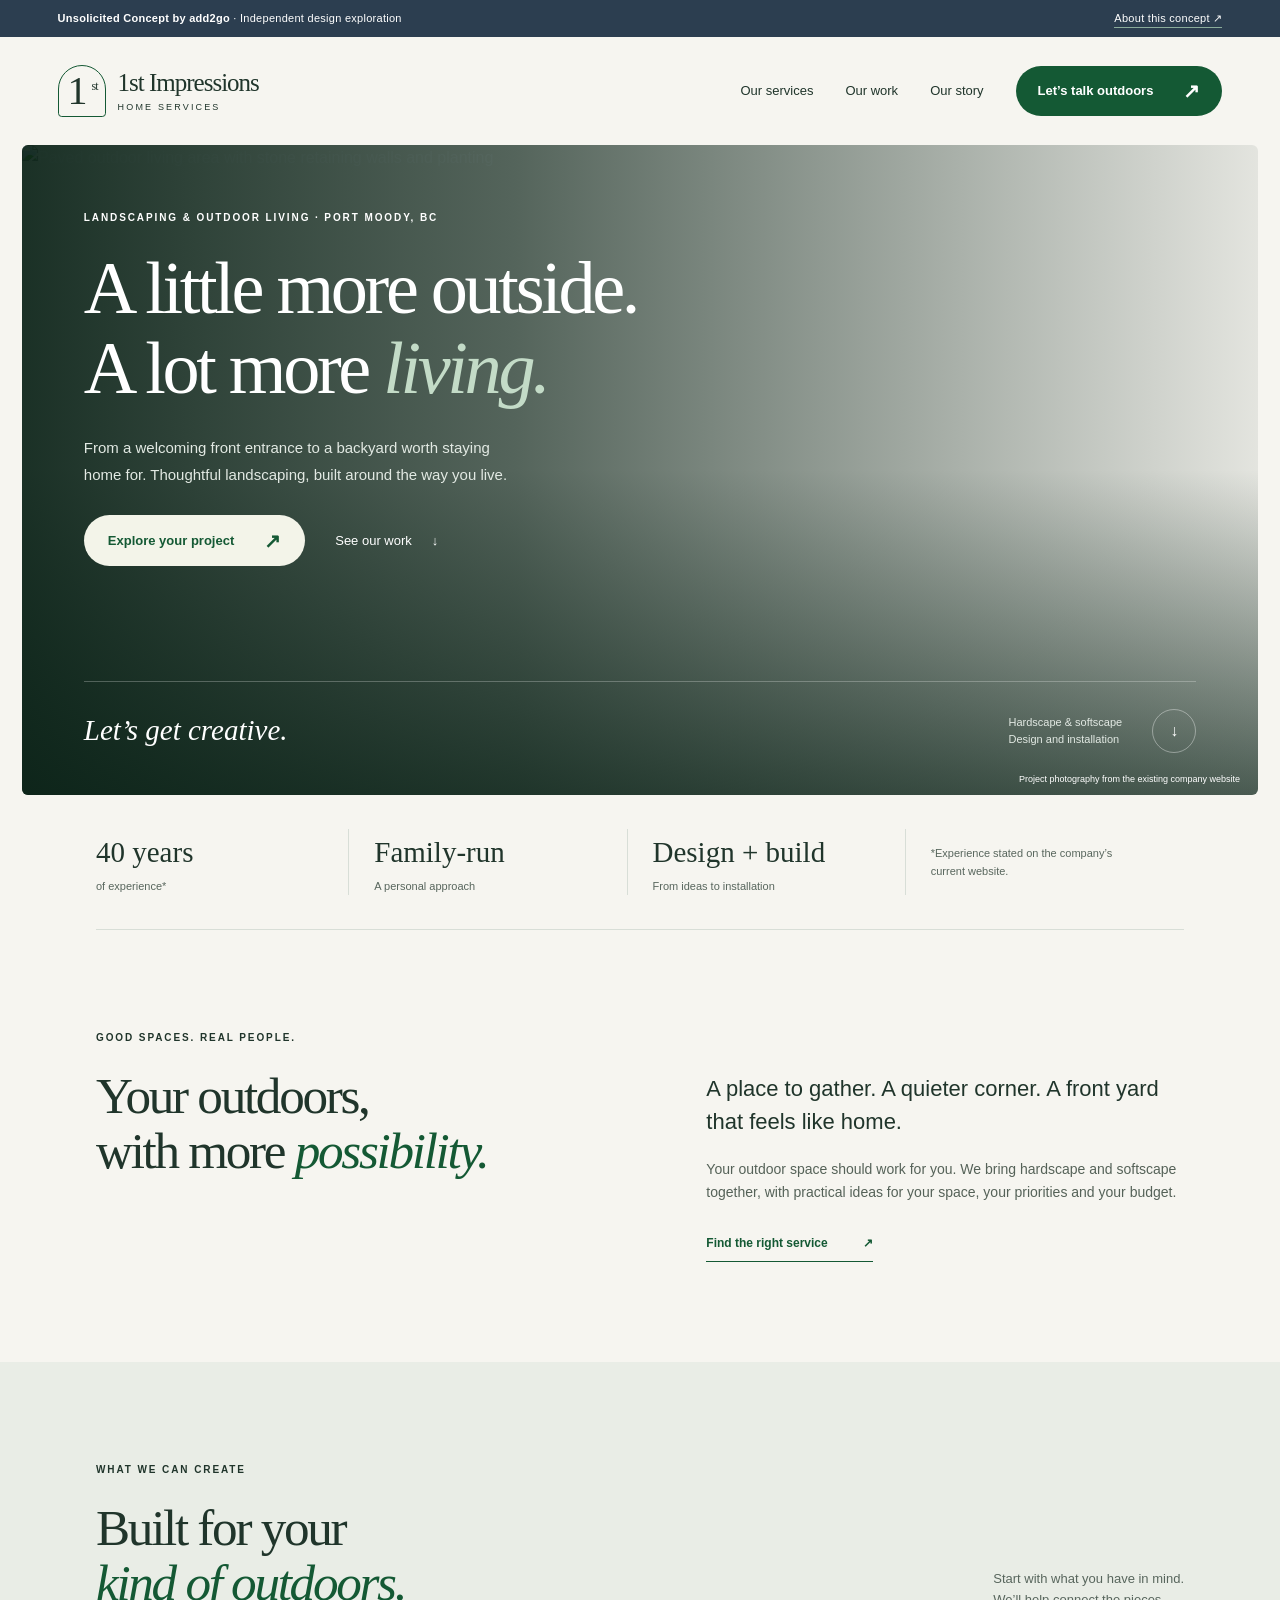
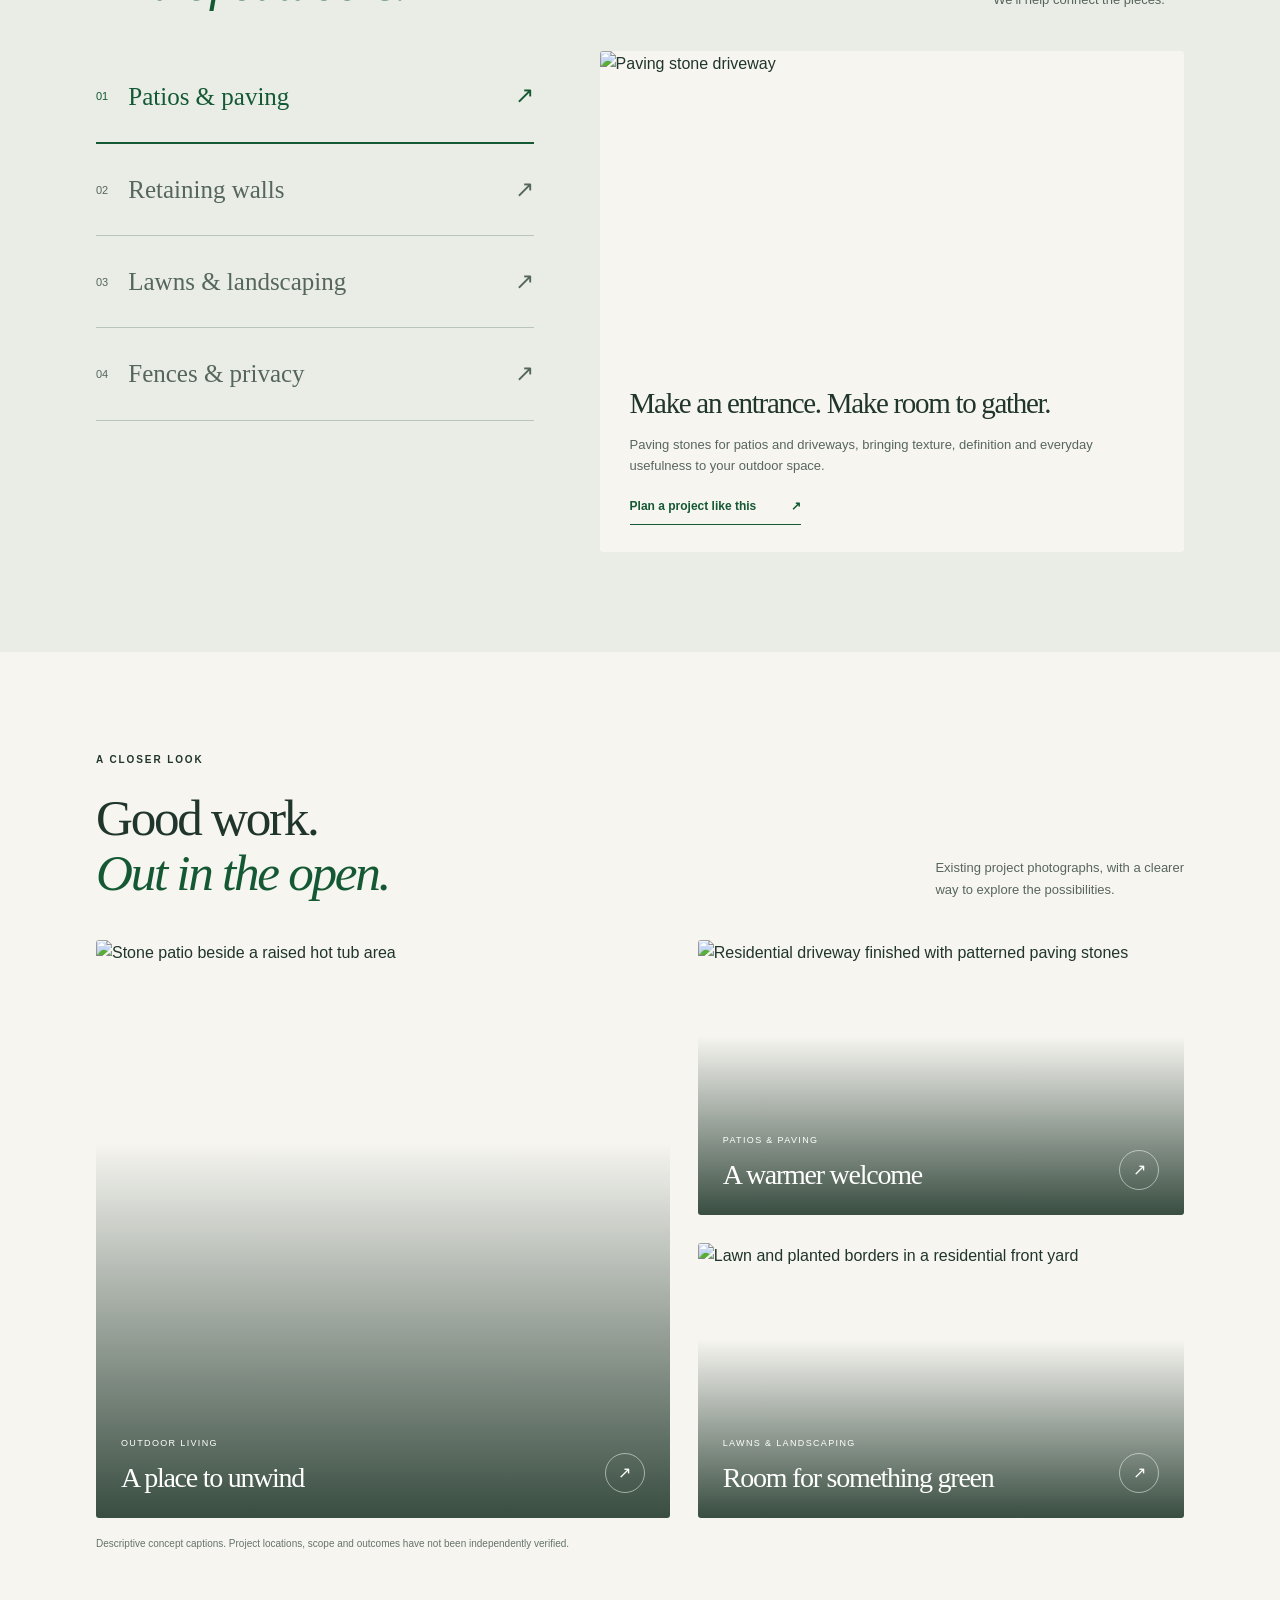
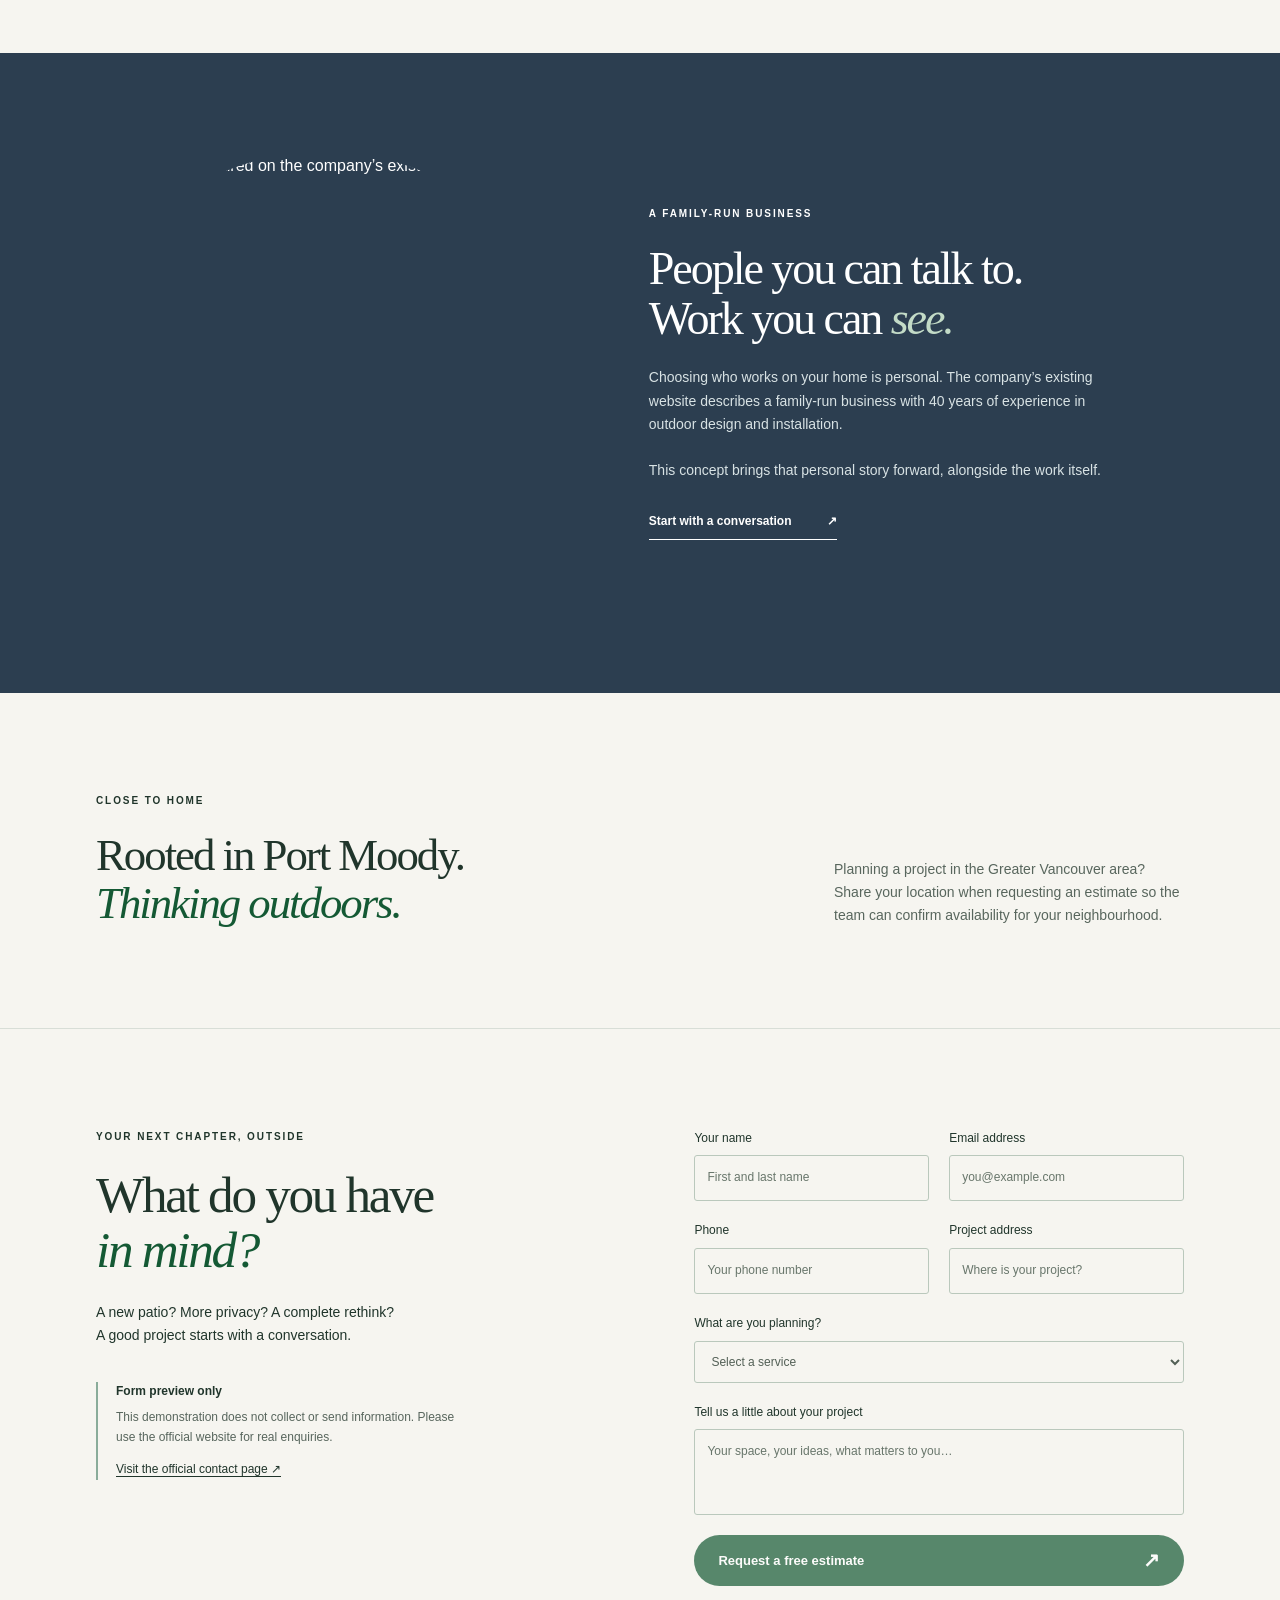
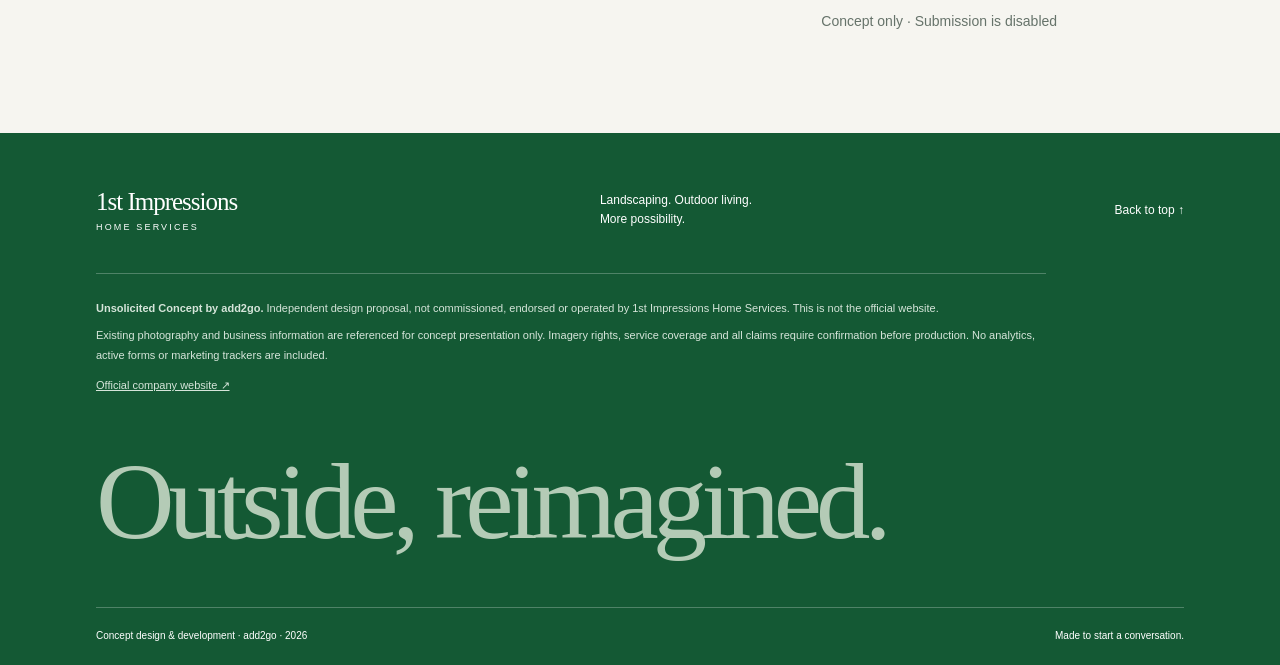
==== index.html @ 0fcab443 "Build responsive unsolicited homepage concept for 1st Impressions" ====
<!doctype html><html lang="en"><head><meta charset="utf-8"><meta name="viewport" content="width=device-width,initial-scale=1"><meta name="robots" content="noindex,nofollow,noarchive"><meta http-equiv="refresh" content="0;url=clients/1st-impressions/"><title>add2go | 1st Impressions concept</title></head><body><a href="clients/1st-impressions/">View the unsolicited homepage concept by add2go</a></body></html>
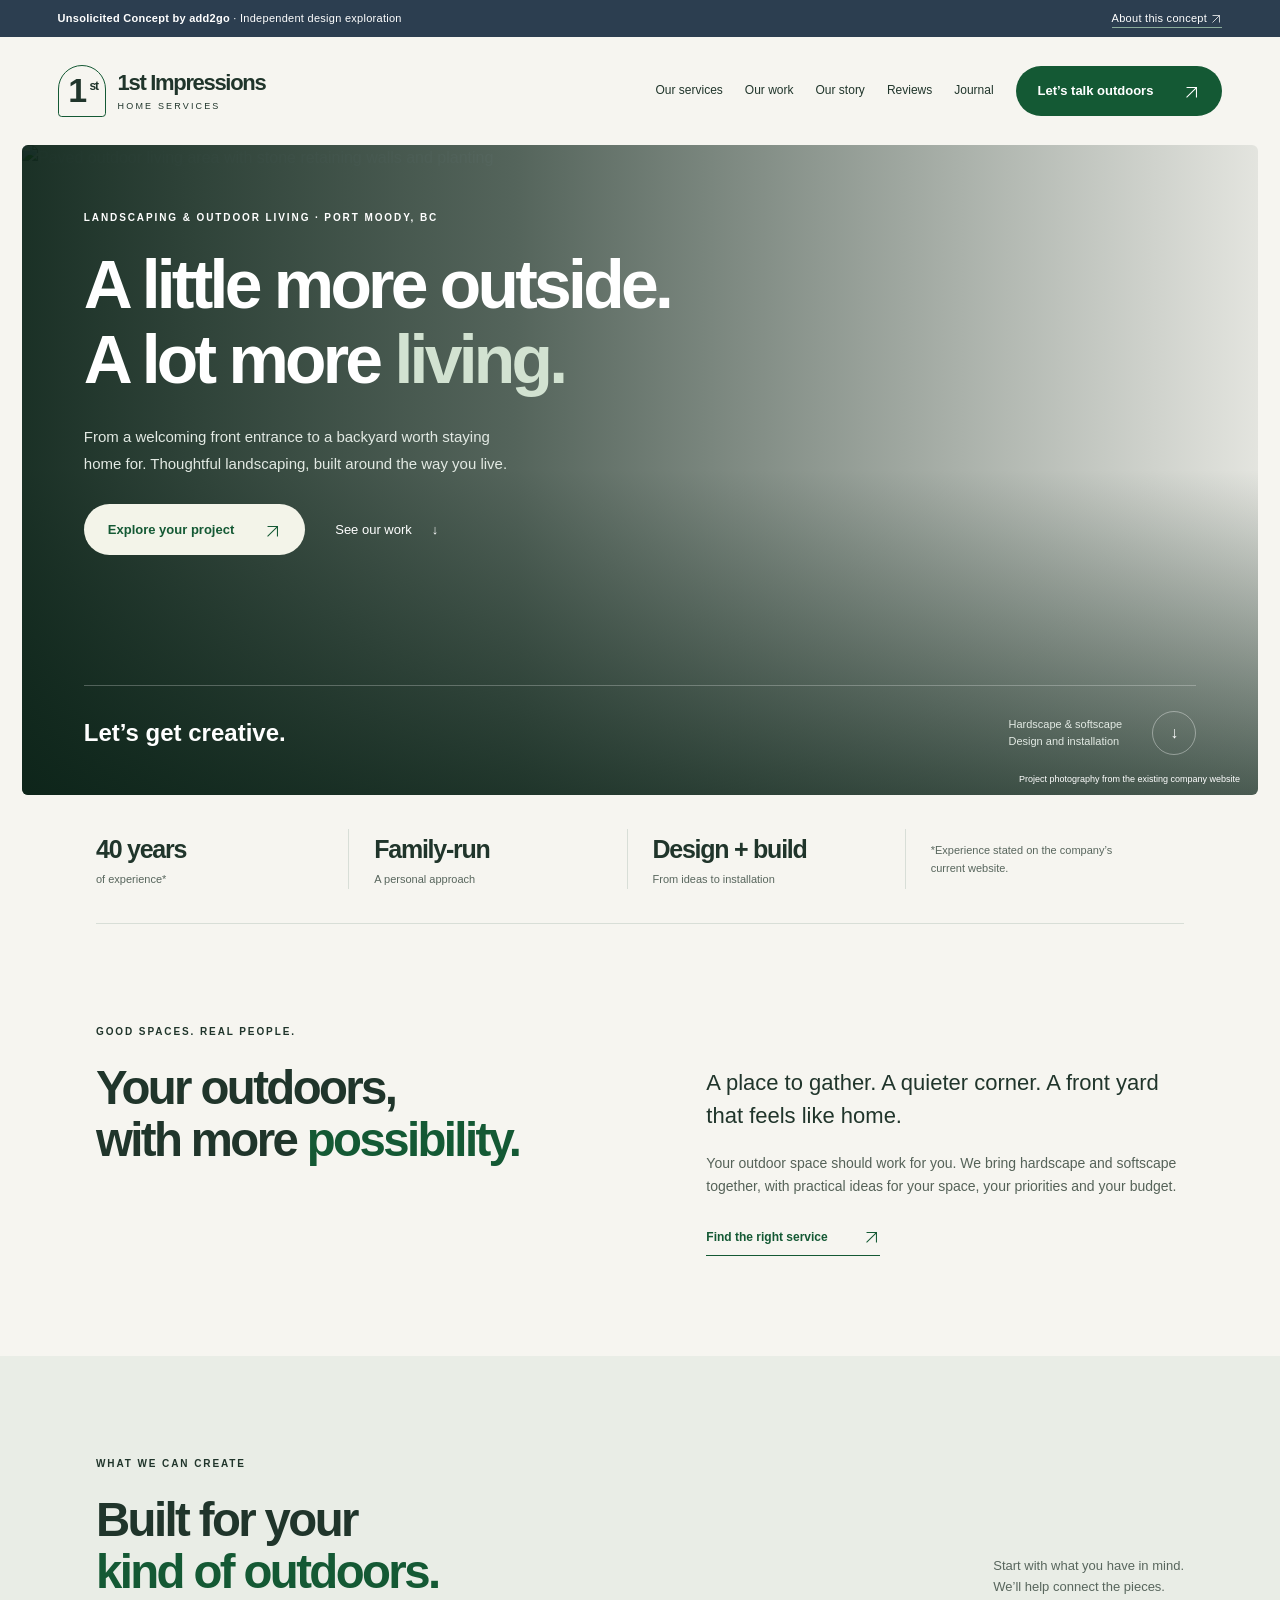
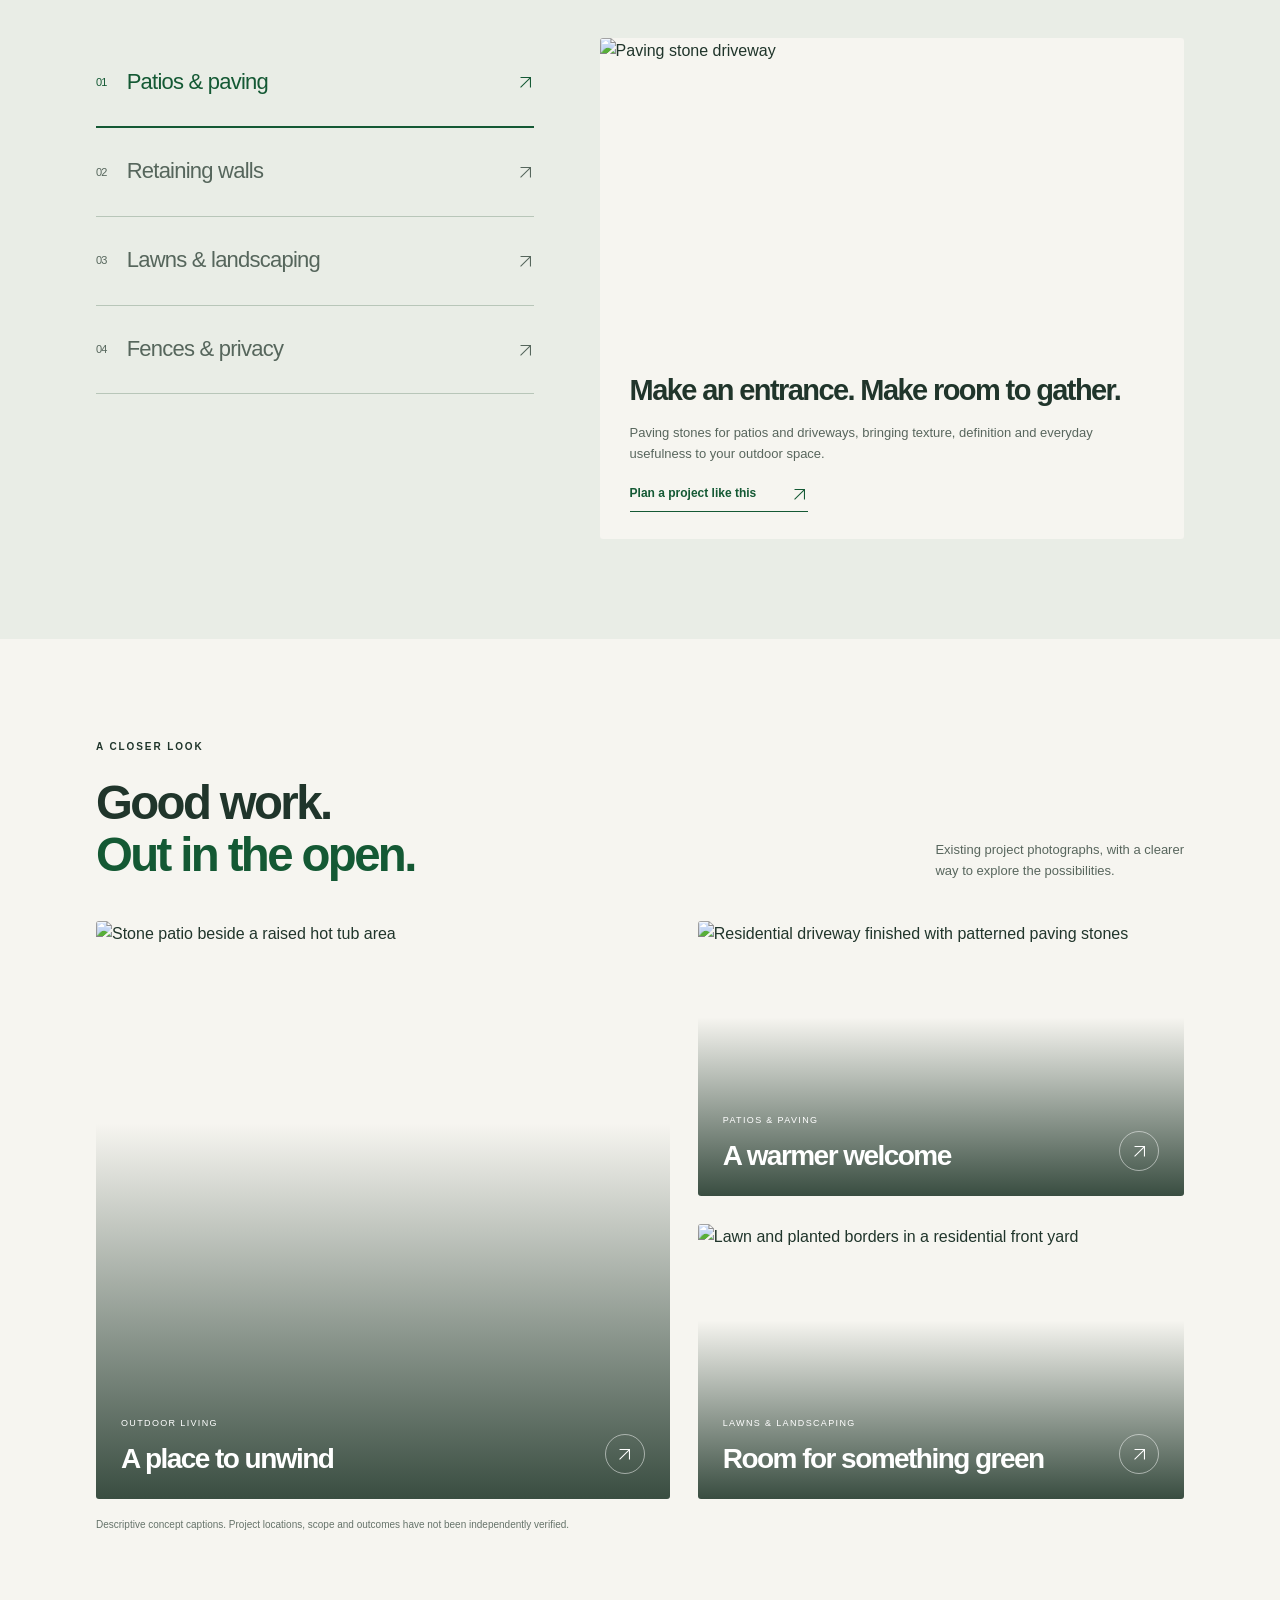
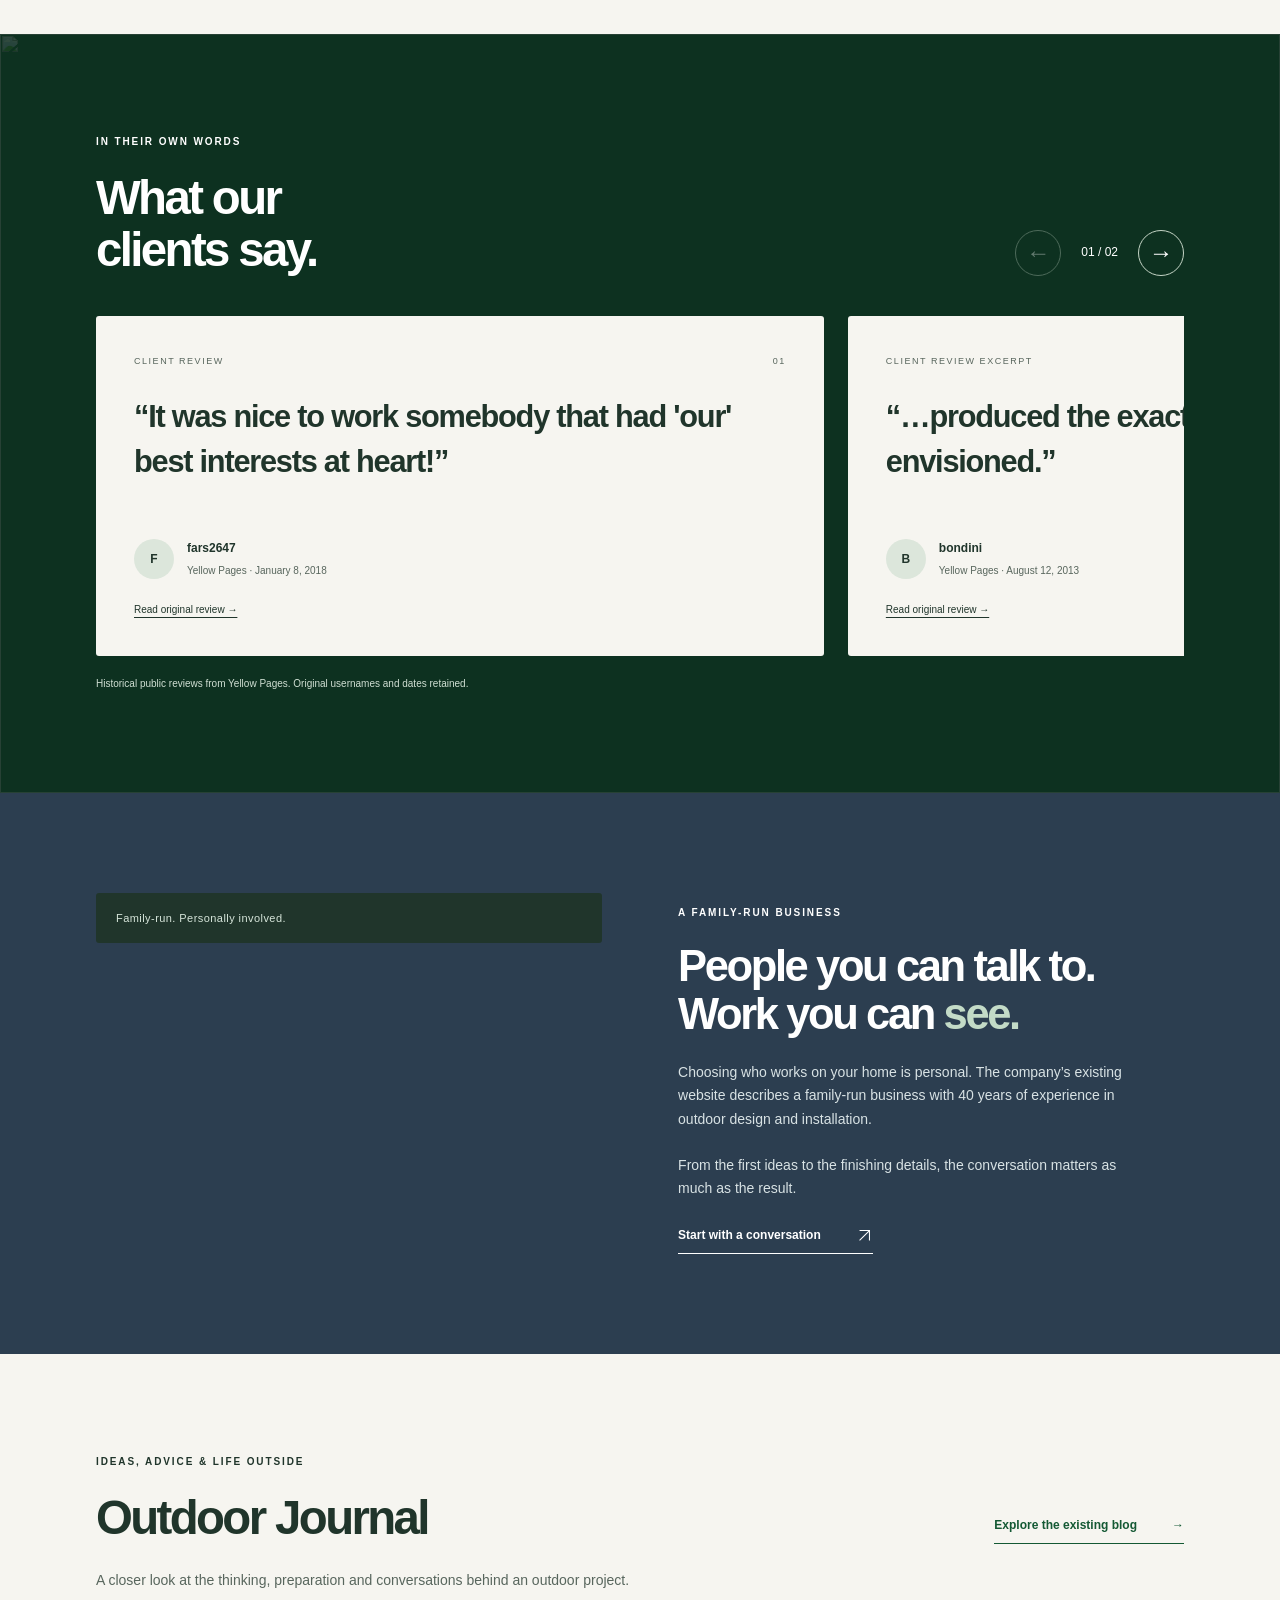
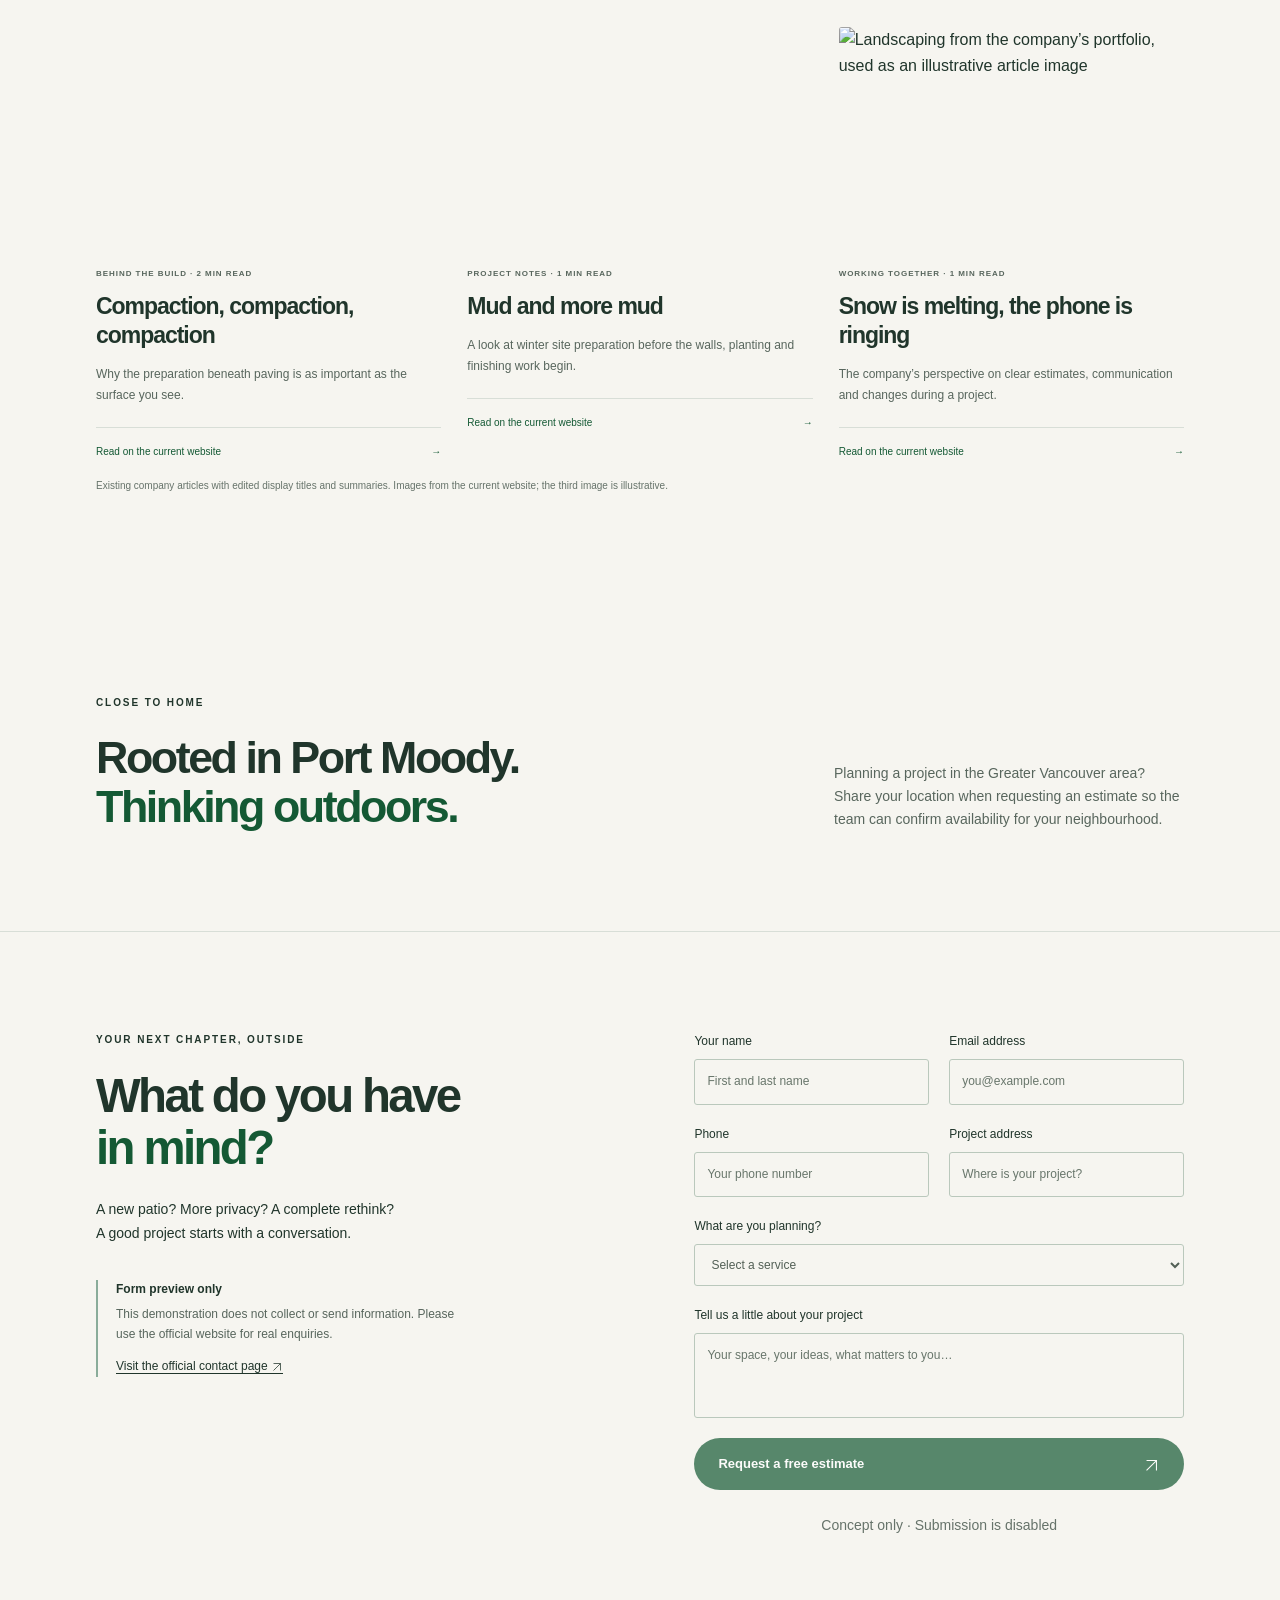
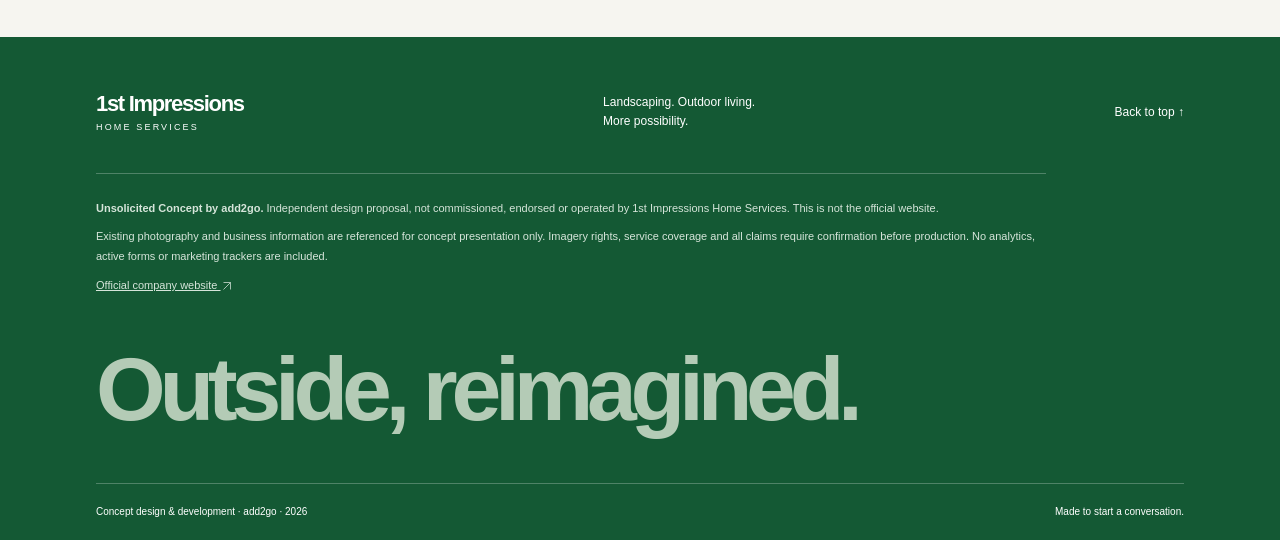
==== commit aa000dd3: "Refine typography and owners layout; add sourced reviews carousel and Outdoor Journal" ====
--- a/index.html
+++ b/index.html
@@ -1 +1 @@
-<!doctype html><html lang="en"><head><meta charset="utf-8"><meta name="viewport" content="width=device-width,initial-scale=1"><meta name="robots" content="noindex,nofollow,noarchive"><meta http-equiv="refresh" content="0;url=clients/1st-impressions/"><title>add2go | 1st Impressions concept</title></head><body><a href="clients/1st-impressions/">View the unsolicited homepage concept by add2go</a></body></html>
+<!doctype html><html lang="en"><head><meta charset="utf-8"><meta name="viewport" content="width=device-width,initial-scale=1"><meta name="robots" content="noindex,nofollow,noarchive"><meta http-equiv="refresh" content="0;url=clients/1st-impressions/?v=3"><title>add2go | 1st Impressions concept</title></head><body><a href="clients/1st-impressions/?v=3">View the unsolicited homepage concept by add2go</a></body></html>
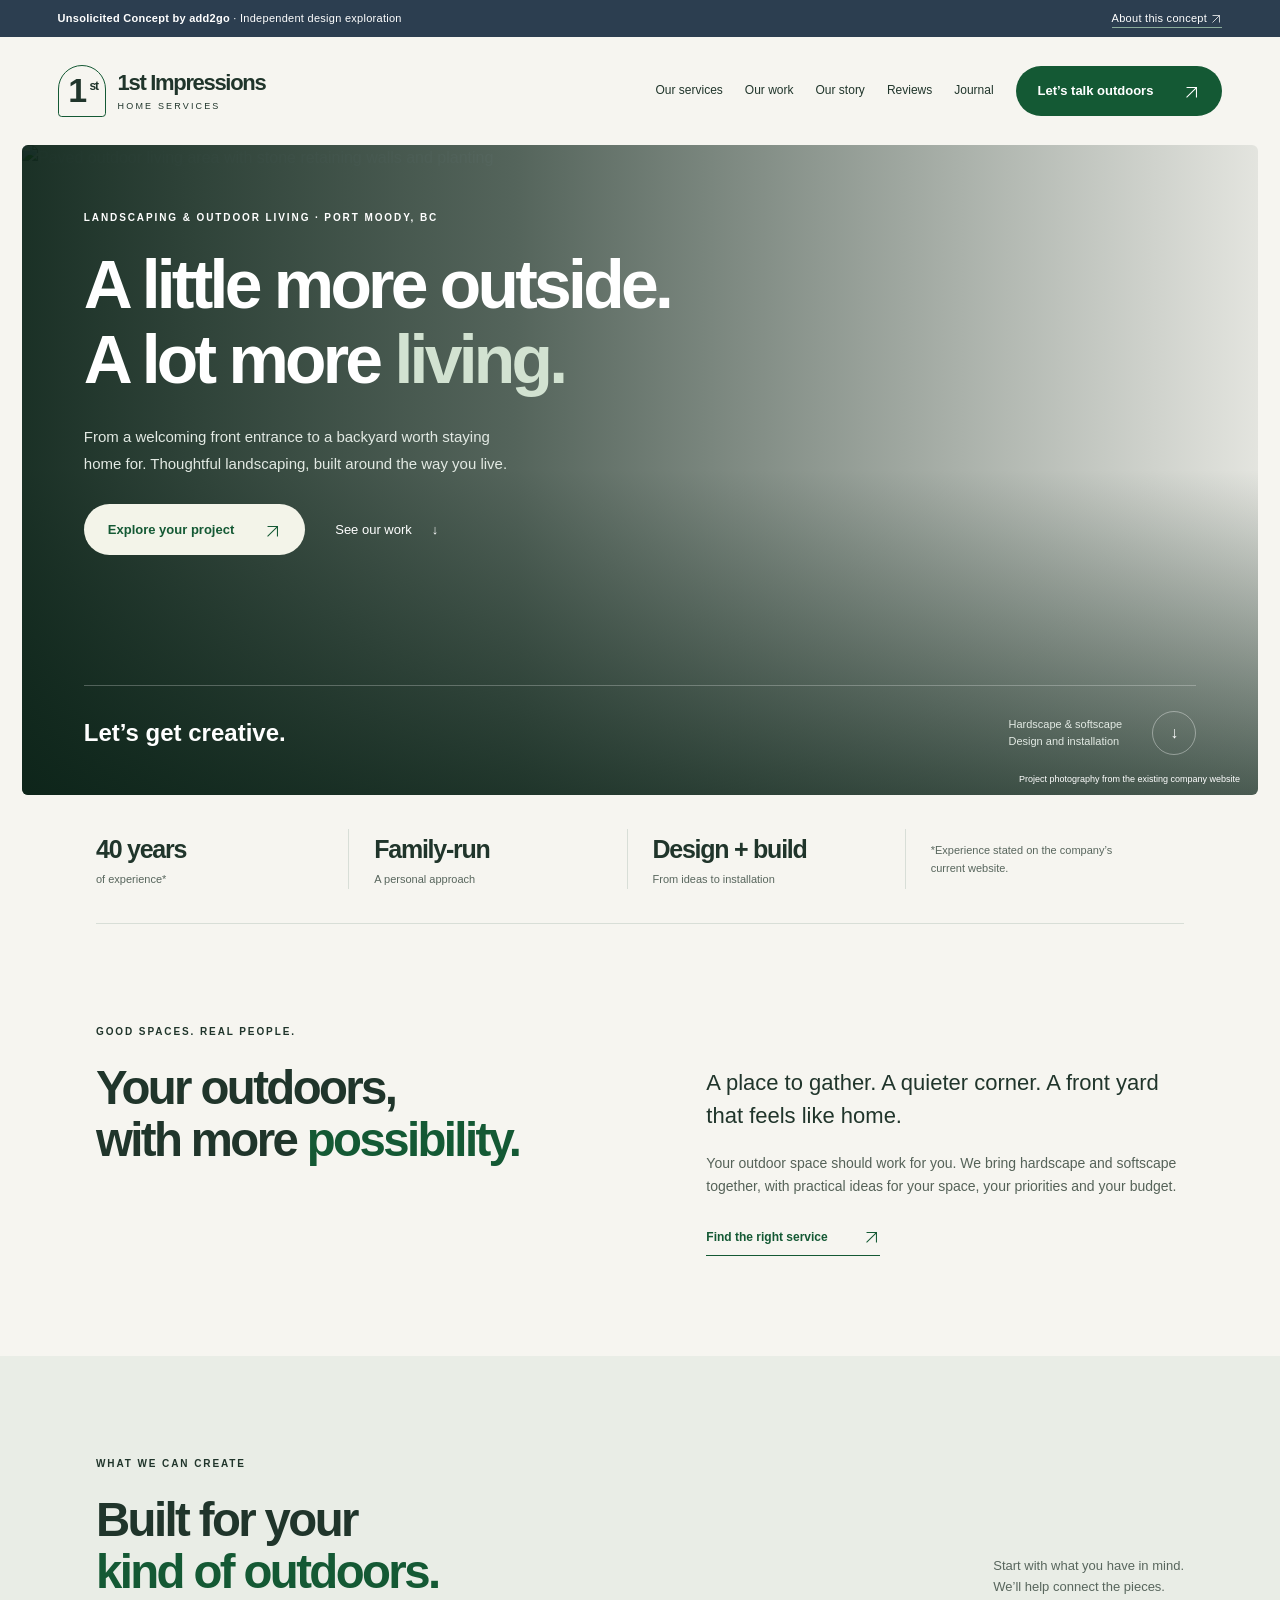
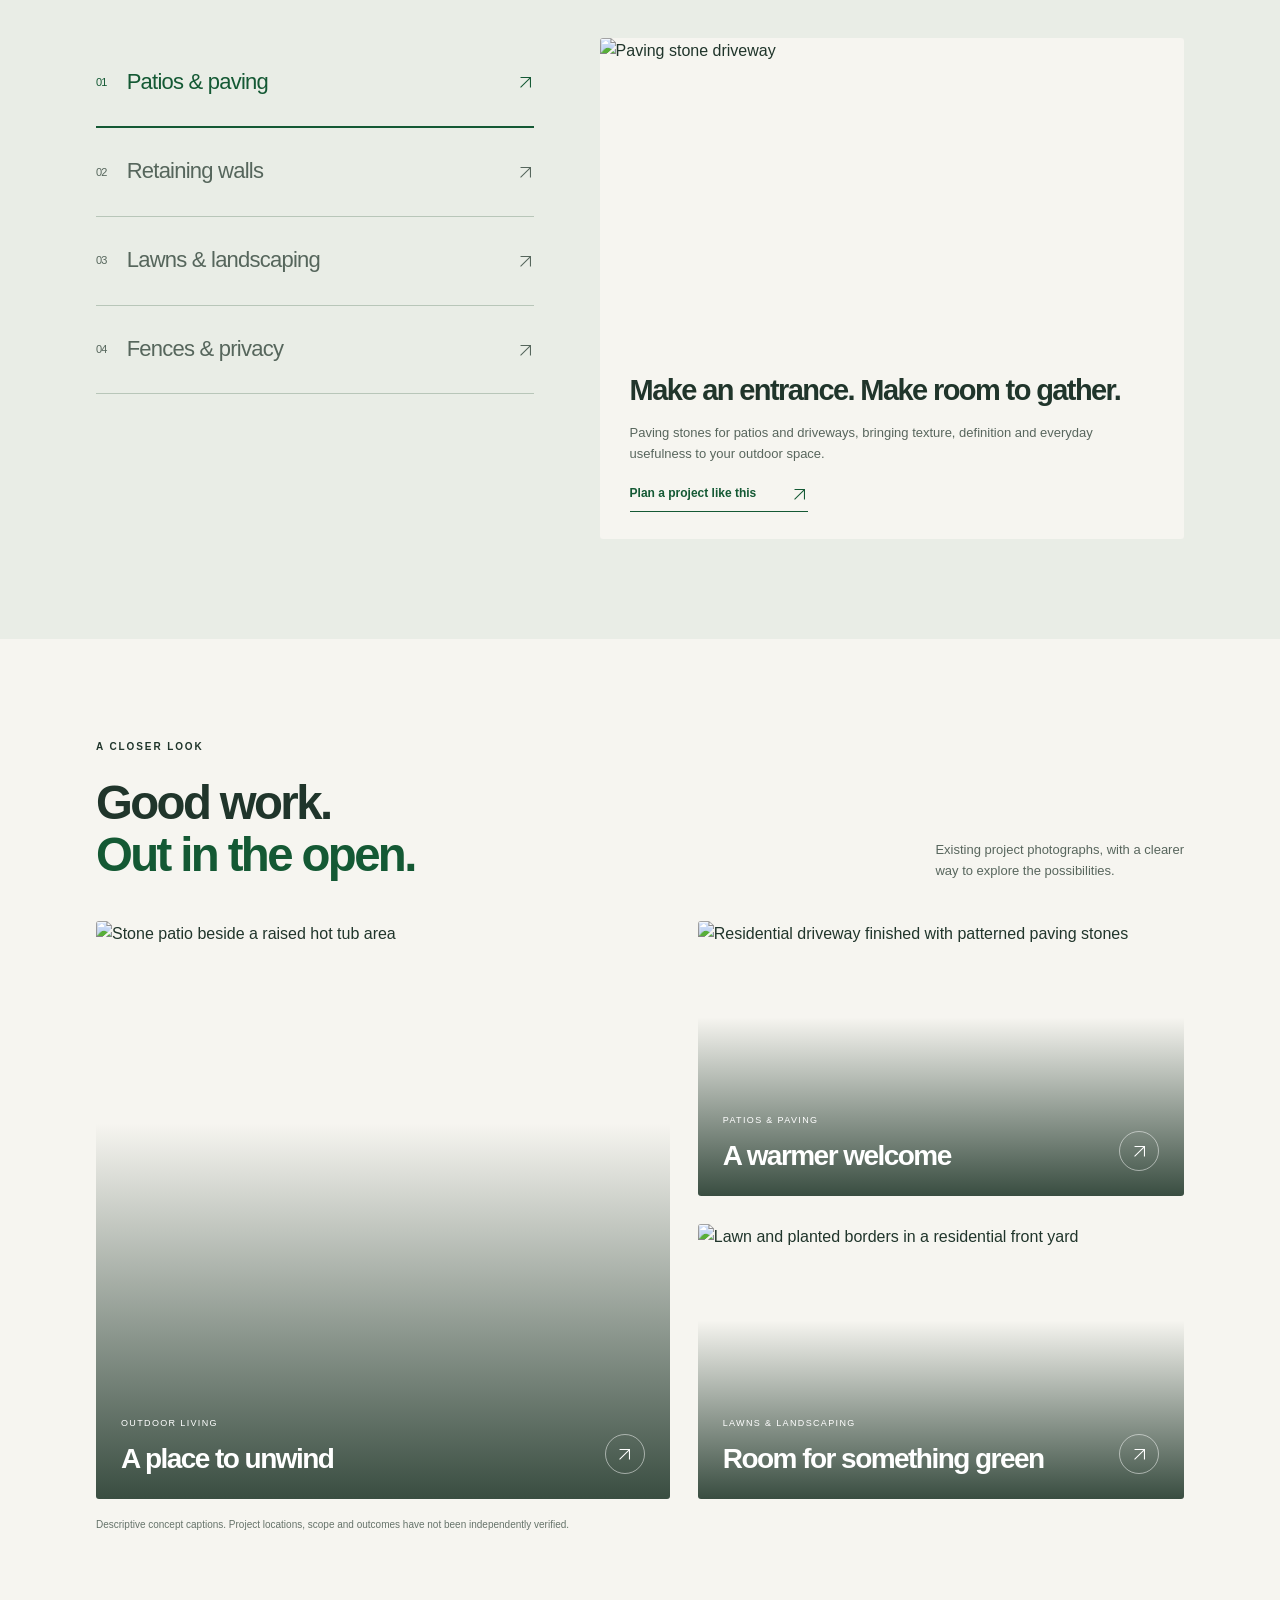
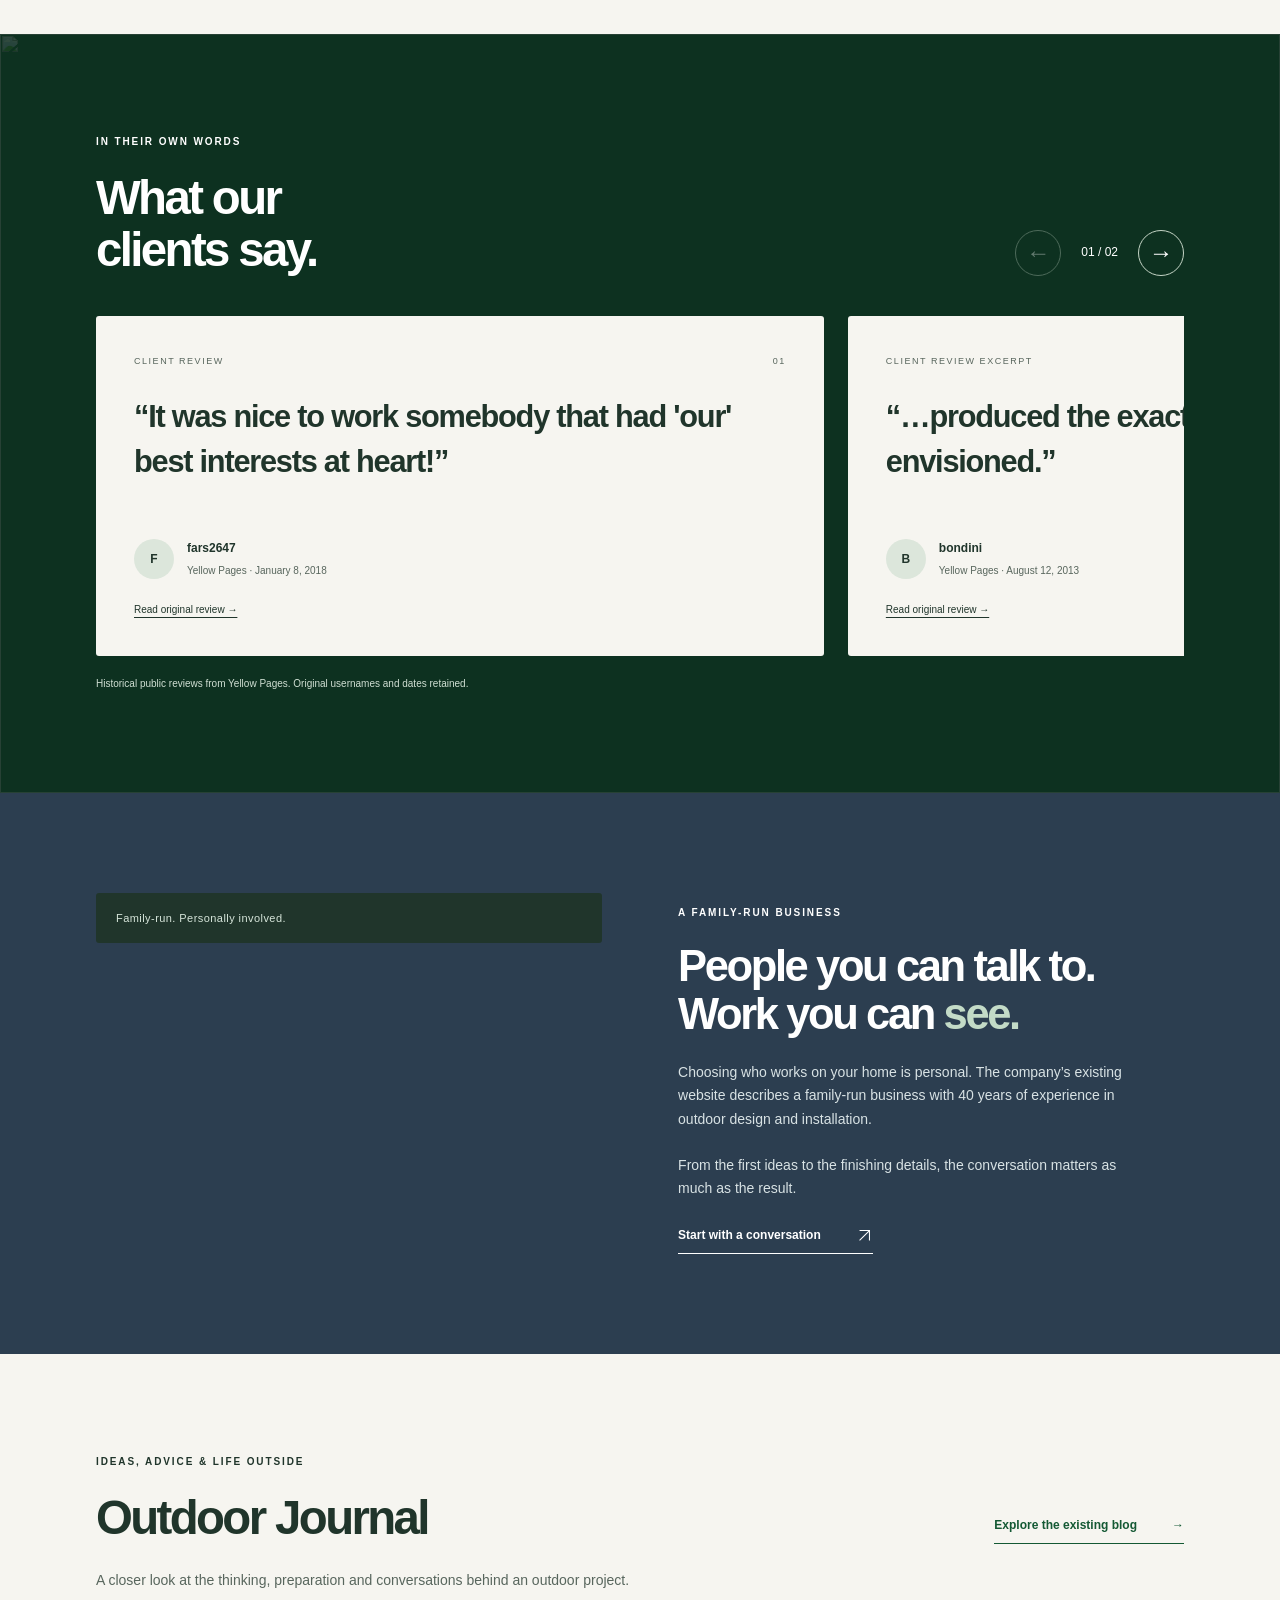
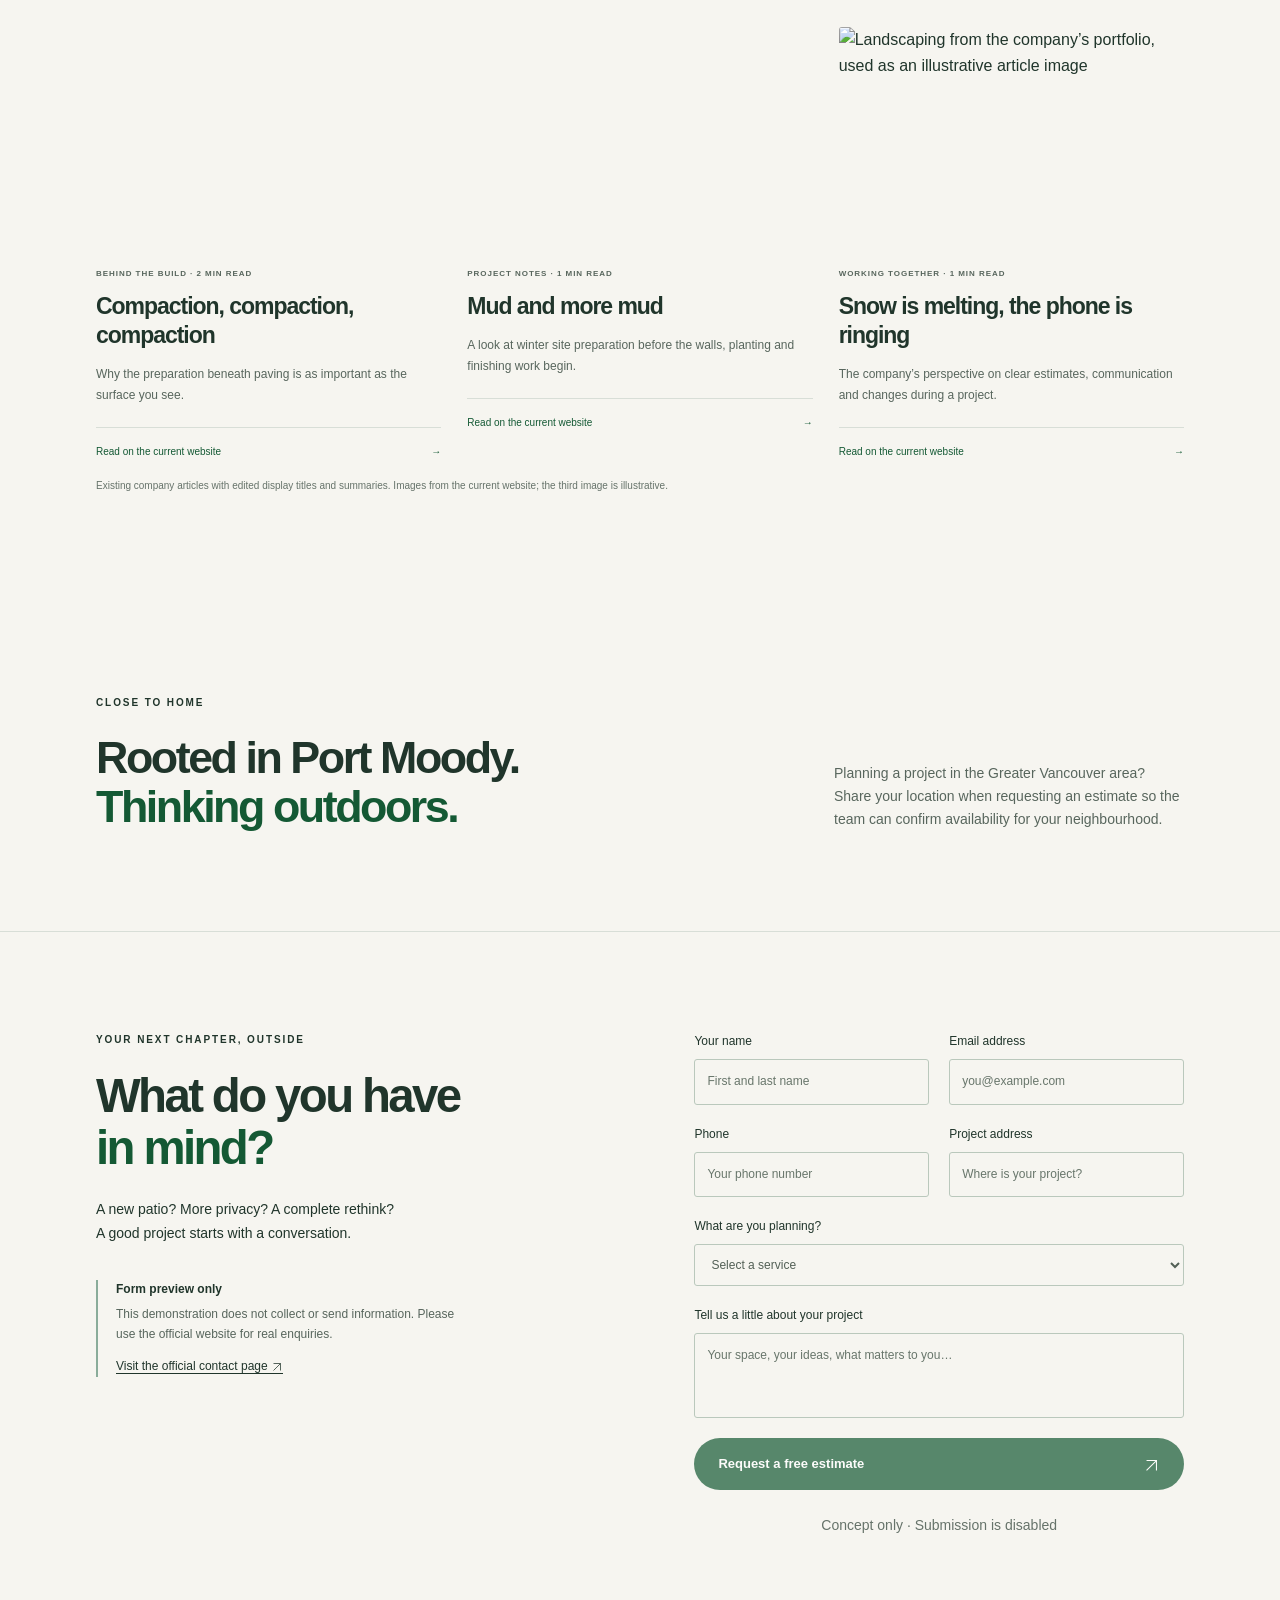
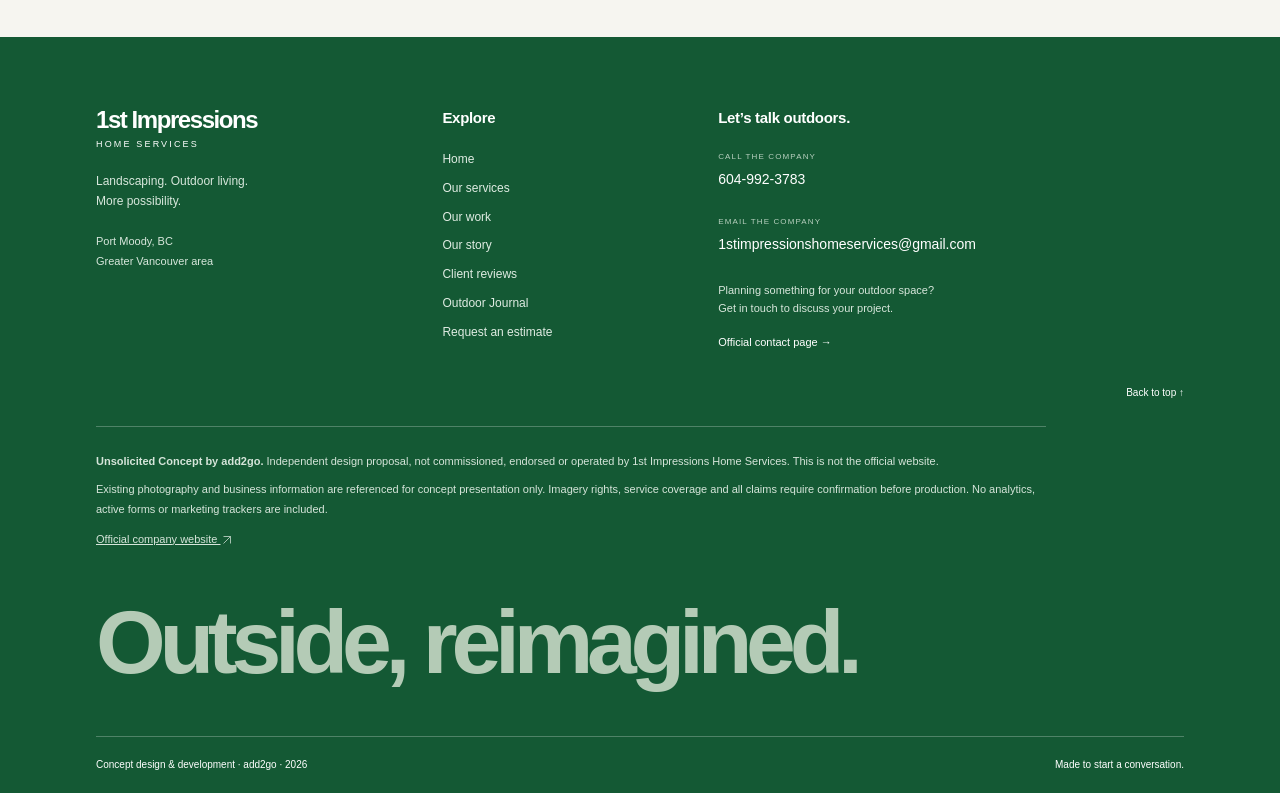
==== commit 8dd5807f: "Add footer navigation and verified contact details; document Google review verification blocker" ====
--- a/index.html
+++ b/index.html
@@ -1 +1 @@
-<!doctype html><html lang="en"><head><meta charset="utf-8"><meta name="viewport" content="width=device-width,initial-scale=1"><meta name="robots" content="noindex,nofollow,noarchive"><meta http-equiv="refresh" content="0;url=clients/1st-impressions/?v=3"><title>add2go | 1st Impressions concept</title></head><body><a href="clients/1st-impressions/?v=3">View the unsolicited homepage concept by add2go</a></body></html>
+<!doctype html><html lang="en"><head><meta charset="utf-8"><meta name="viewport" content="width=device-width,initial-scale=1"><meta name="robots" content="noindex,nofollow,noarchive"><meta http-equiv="refresh" content="0;url=clients/1st-impressions/?v=5"><title>add2go | 1st Impressions concept</title></head><body><a href="clients/1st-impressions/?v=5">View the unsolicited homepage concept by add2go</a></body></html>
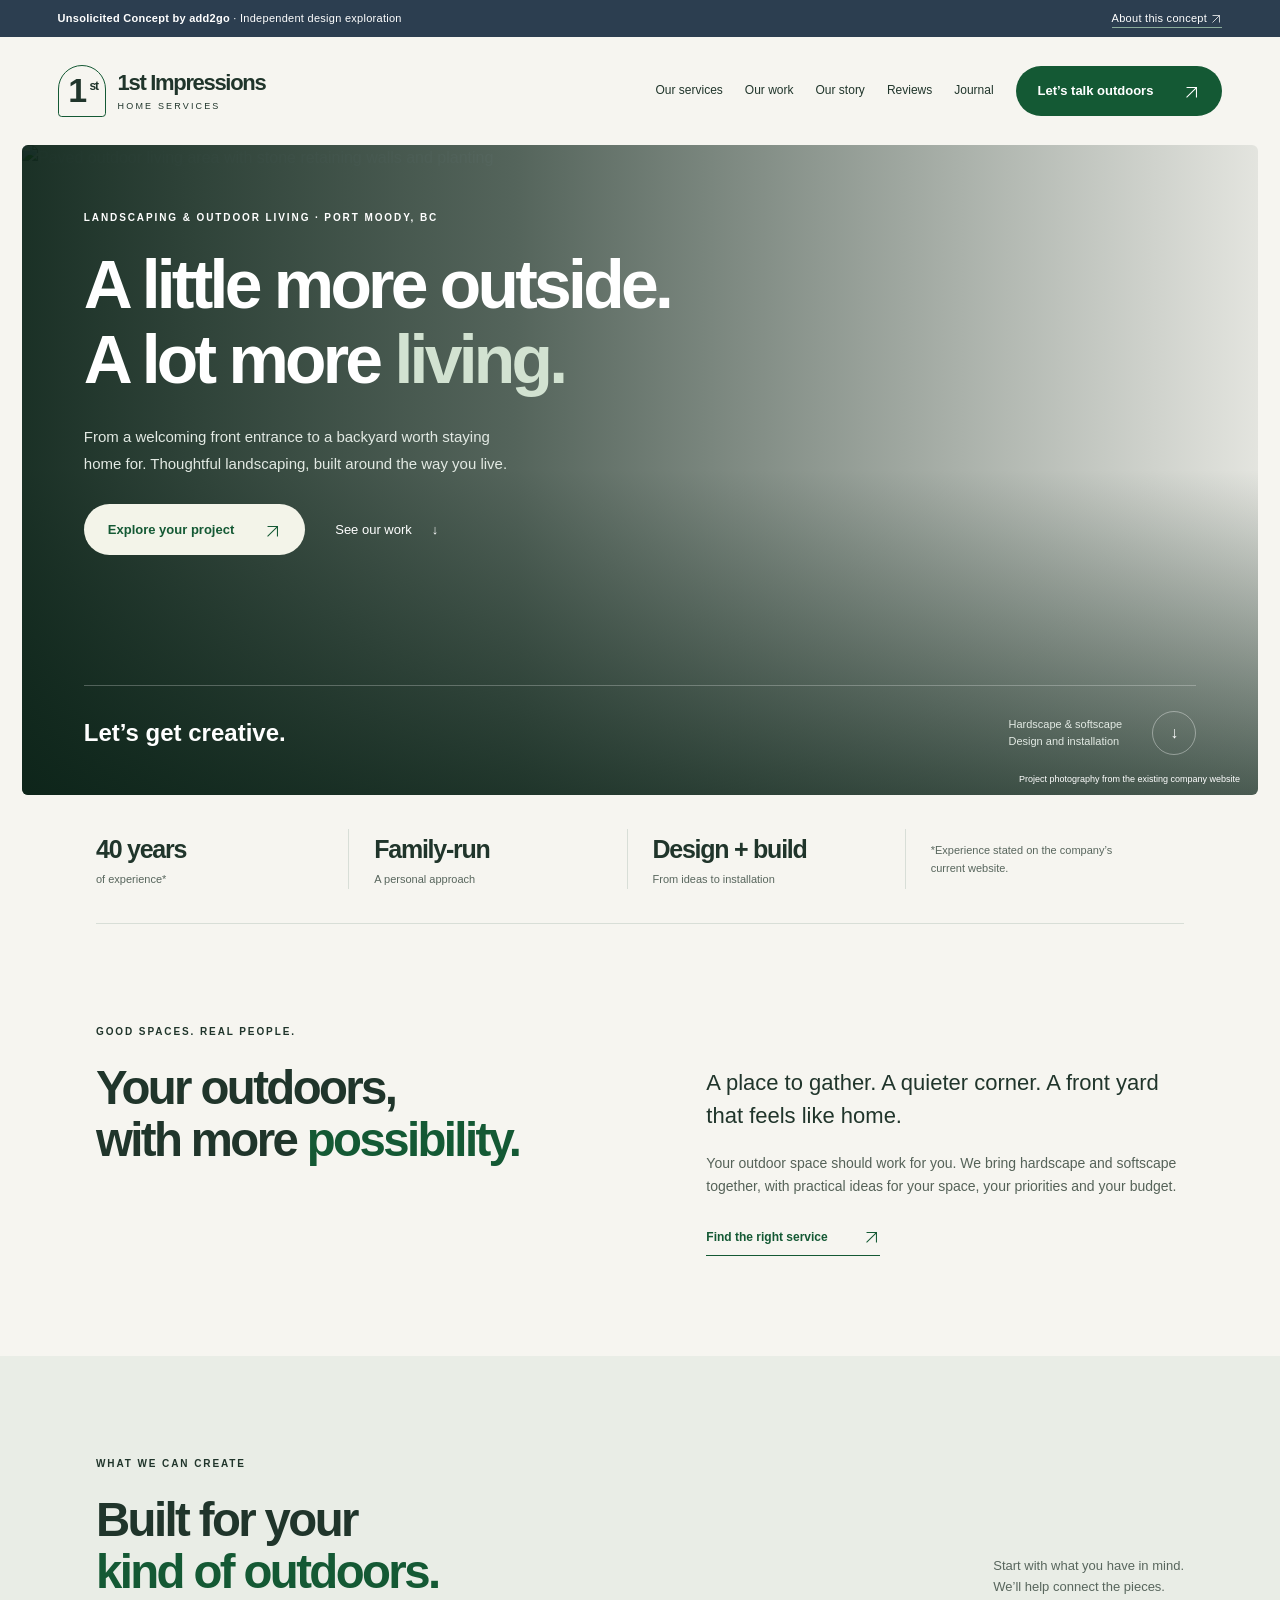
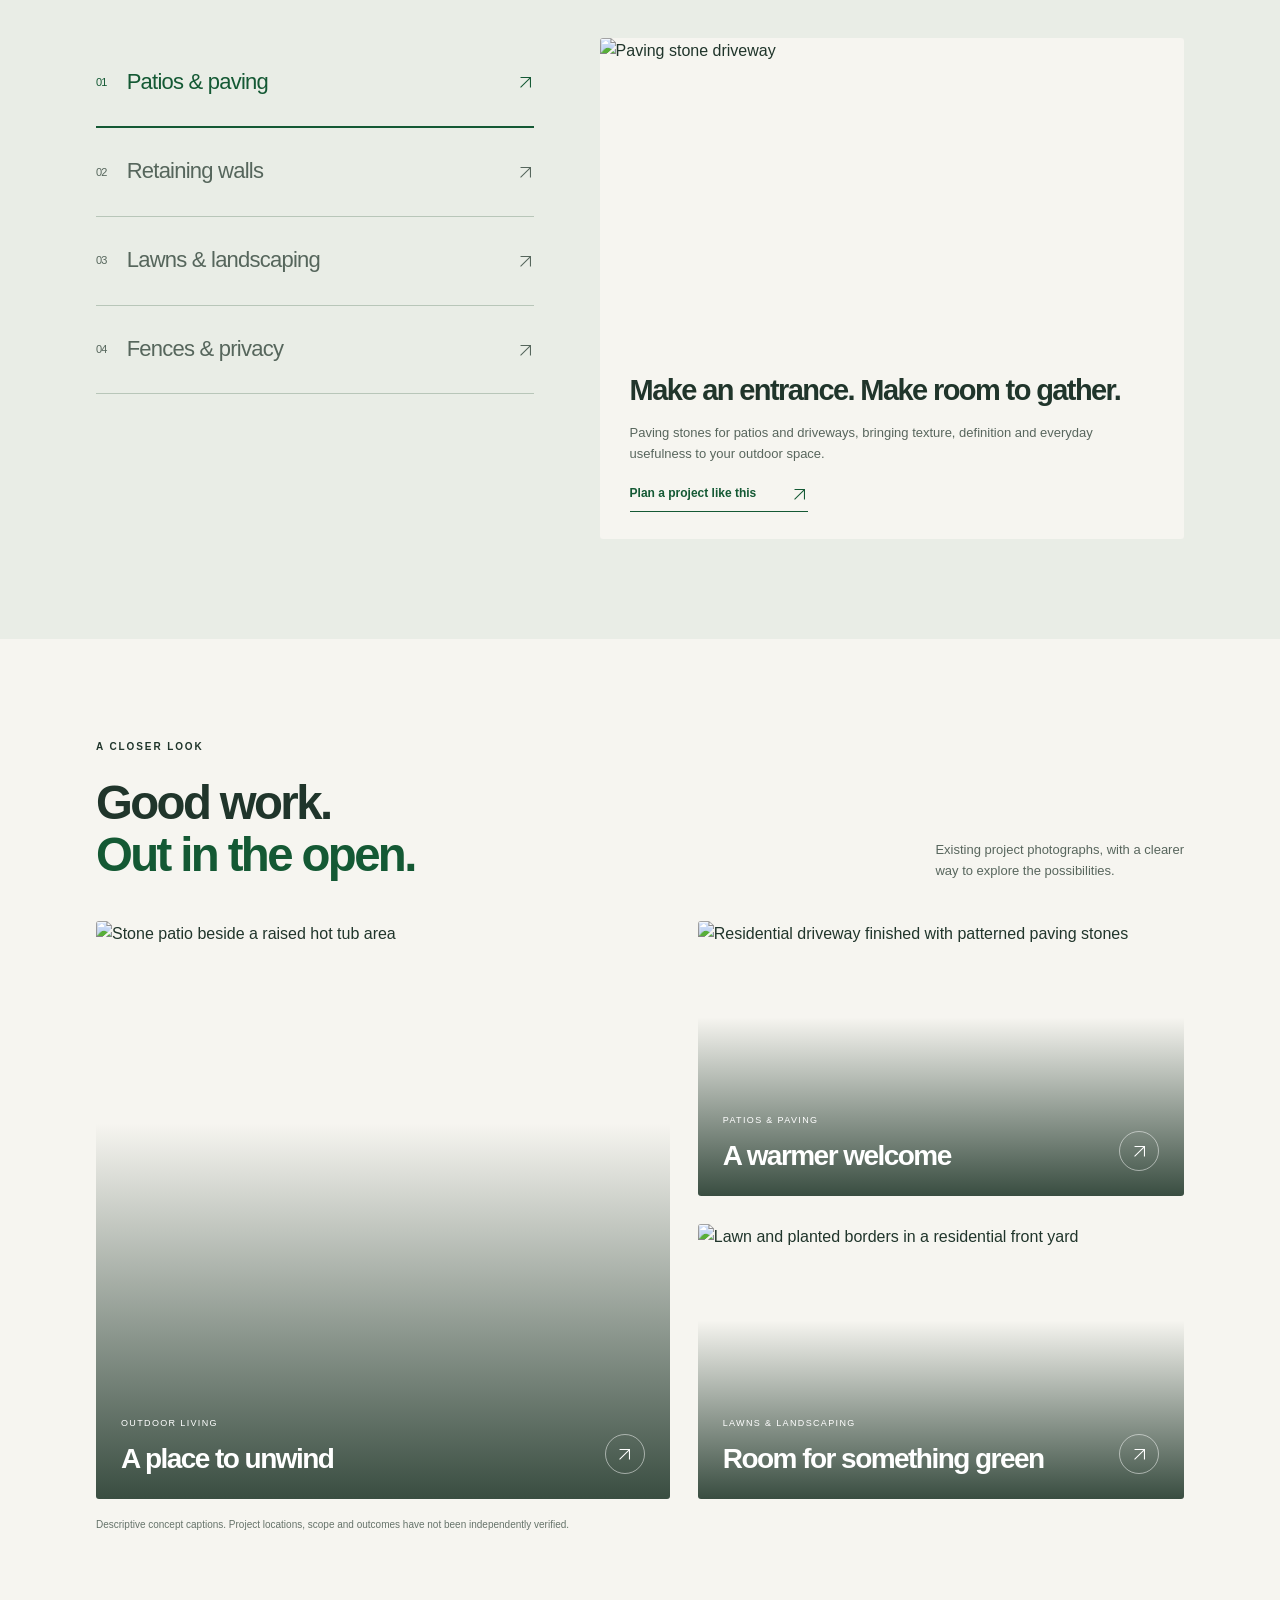
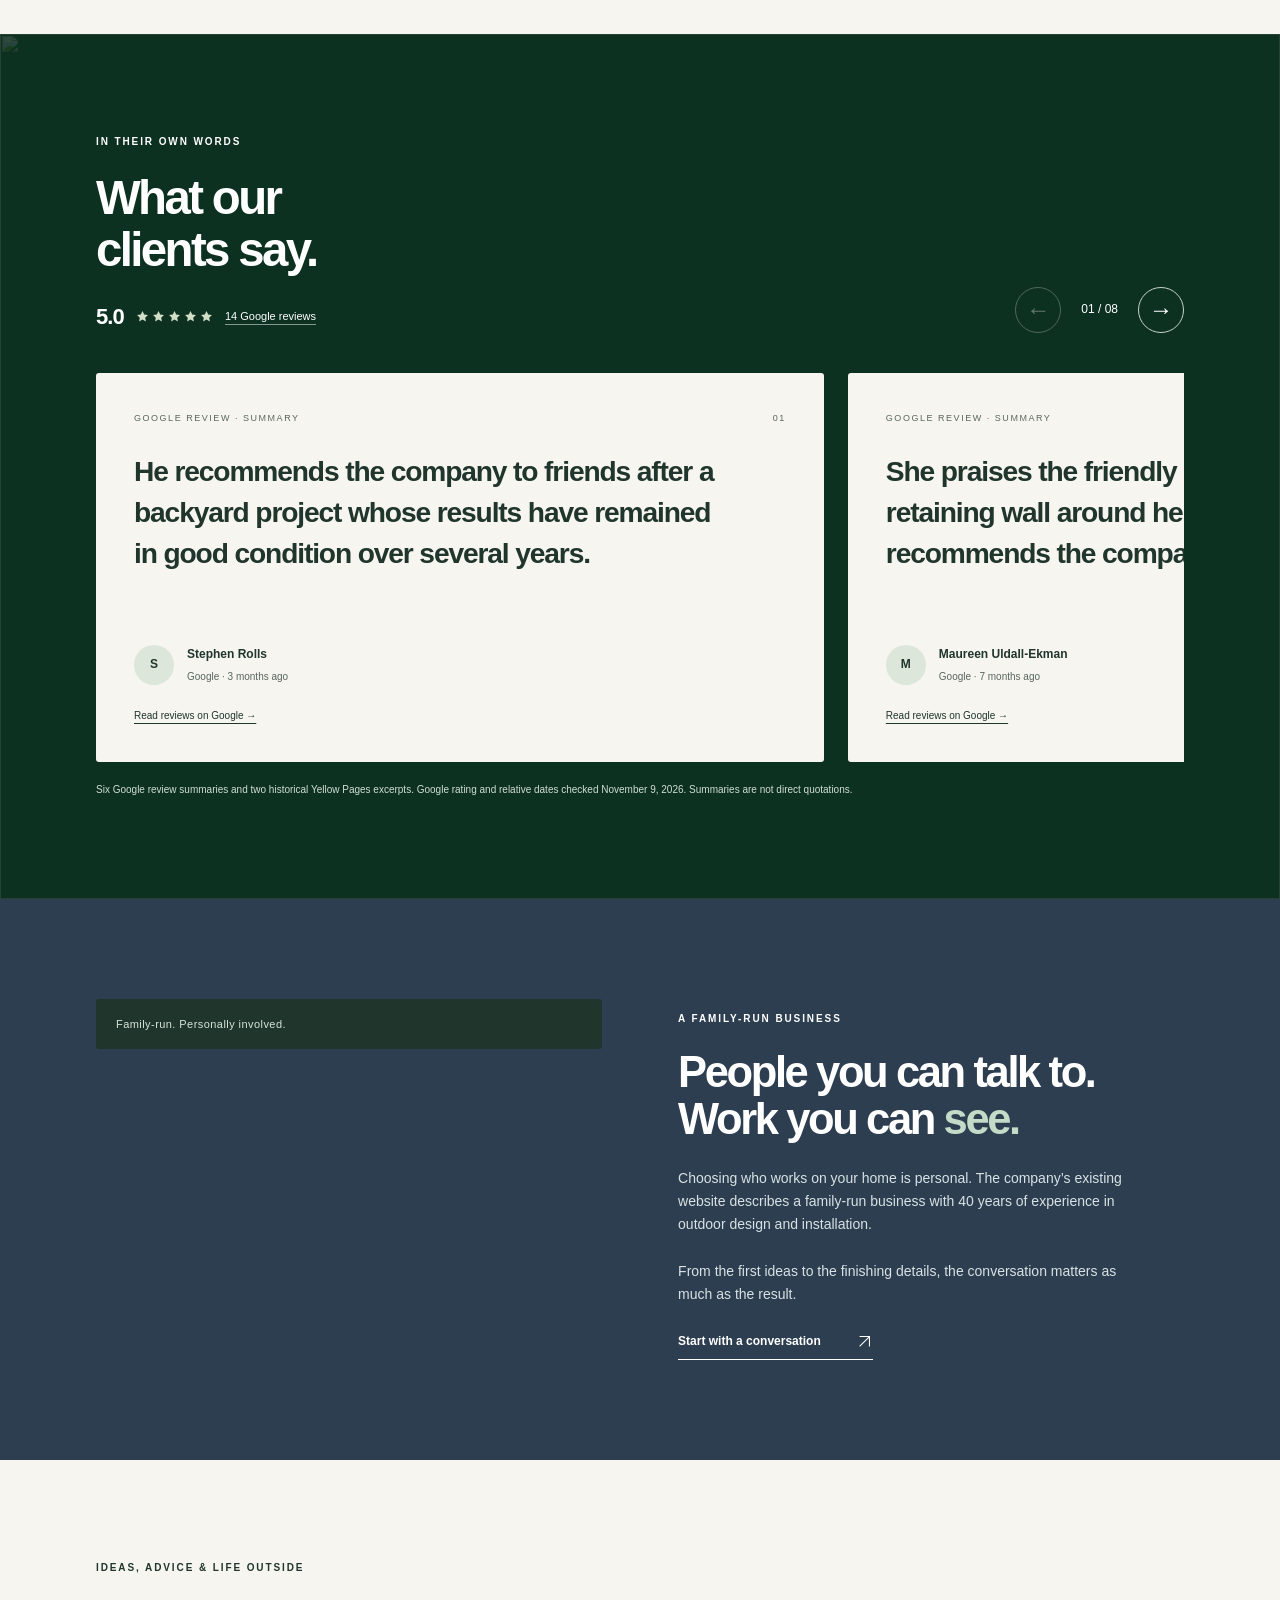
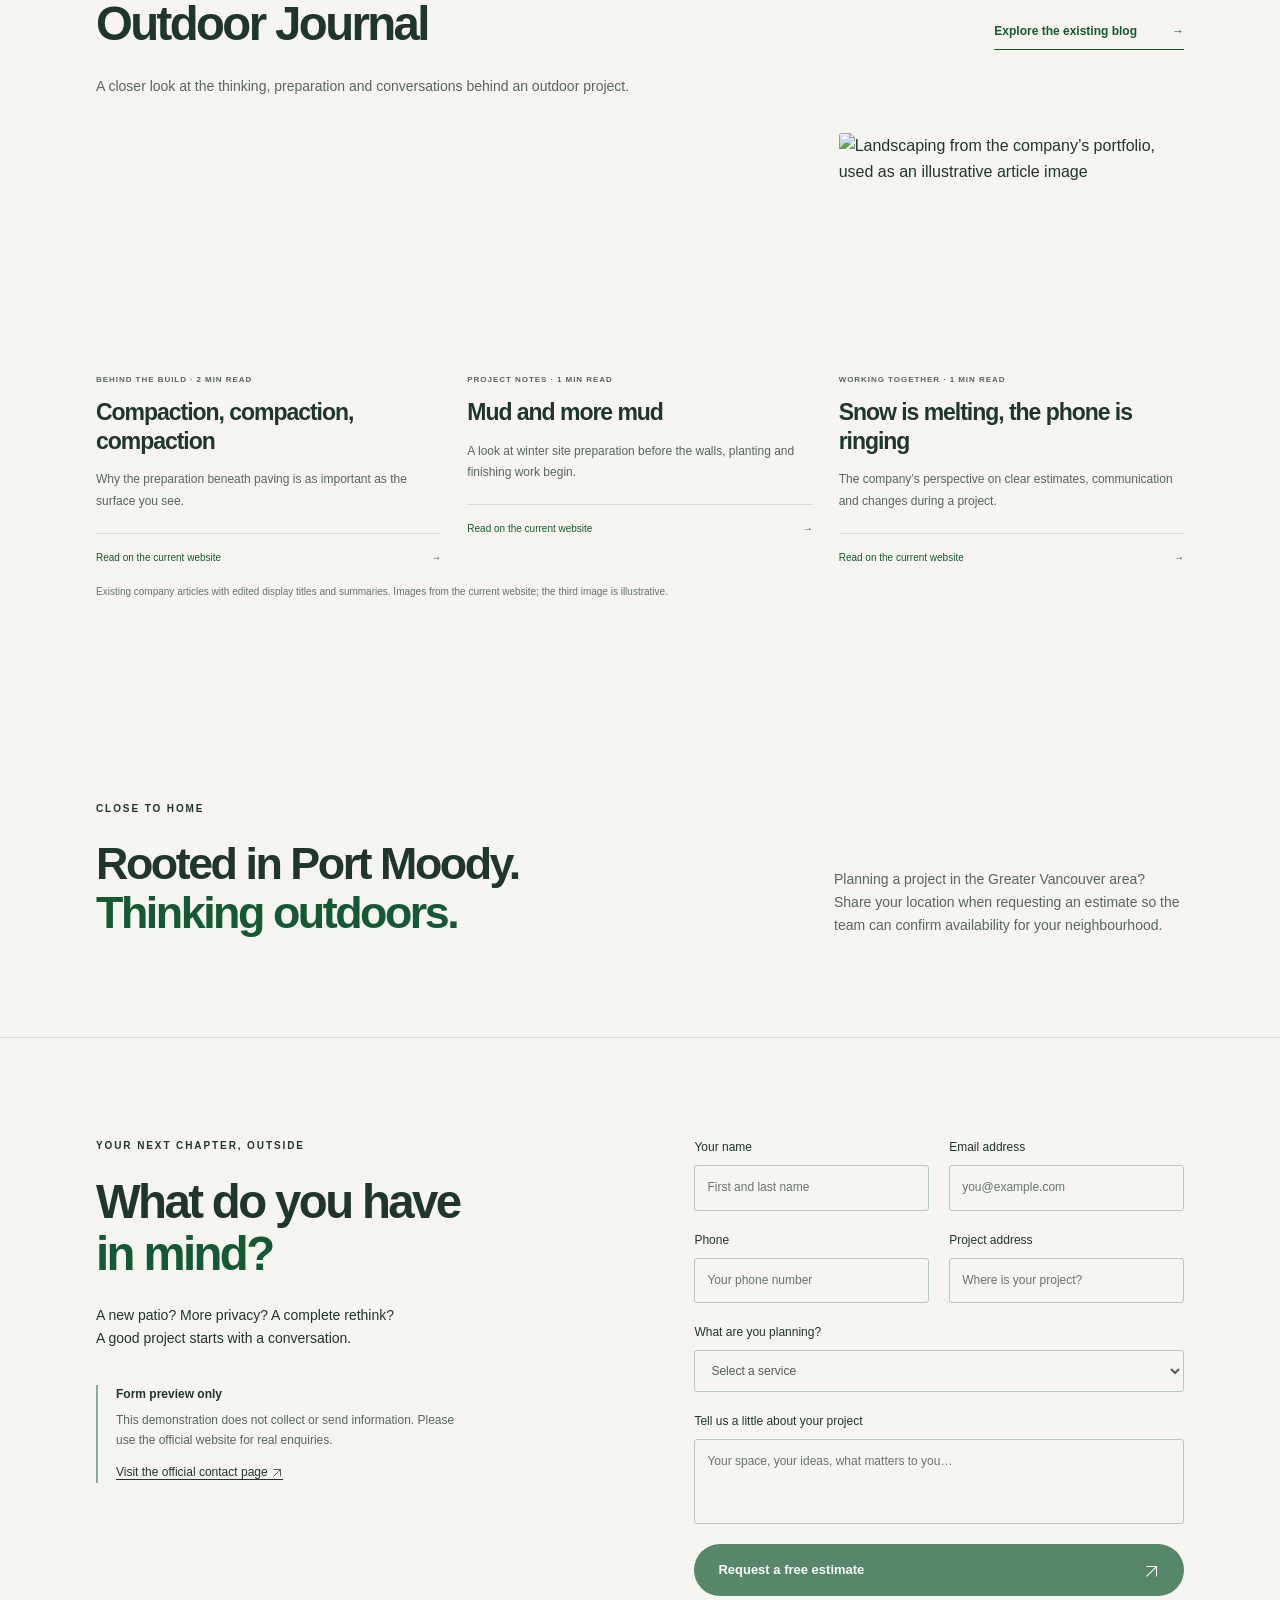
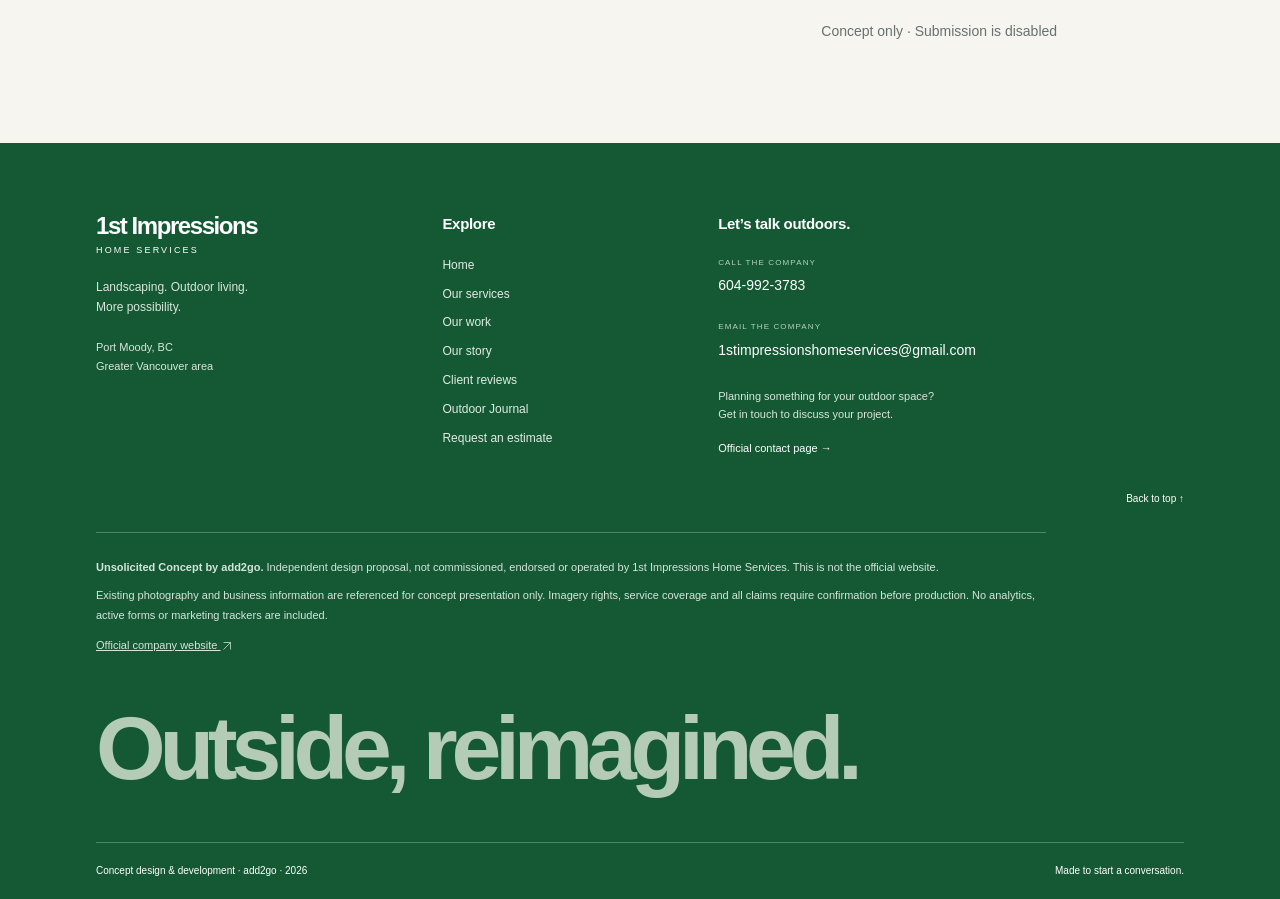
==== commit 414286f5: "Add six attributed Google review summaries and verified rating; support eight carousel cards" ====
--- a/index.html
+++ b/index.html
@@ -1 +1 @@
-<!doctype html><html lang="en"><head><meta charset="utf-8"><meta name="viewport" content="width=device-width,initial-scale=1"><meta name="robots" content="noindex,nofollow,noarchive"><meta http-equiv="refresh" content="0;url=clients/1st-impressions/?v=5"><title>add2go | 1st Impressions concept</title></head><body><a href="clients/1st-impressions/?v=5">View the unsolicited homepage concept by add2go</a></body></html>
+<!doctype html><html lang="en"><head><meta charset="utf-8"><meta name="viewport" content="width=device-width,initial-scale=1"><meta name="robots" content="noindex,nofollow,noarchive"><meta http-equiv="refresh" content="0;url=clients/1st-impressions/?v=6"><title>add2go | 1st Impressions concept</title></head><body><a href="clients/1st-impressions/?v=6">View the unsolicited homepage concept by add2go</a></body></html>
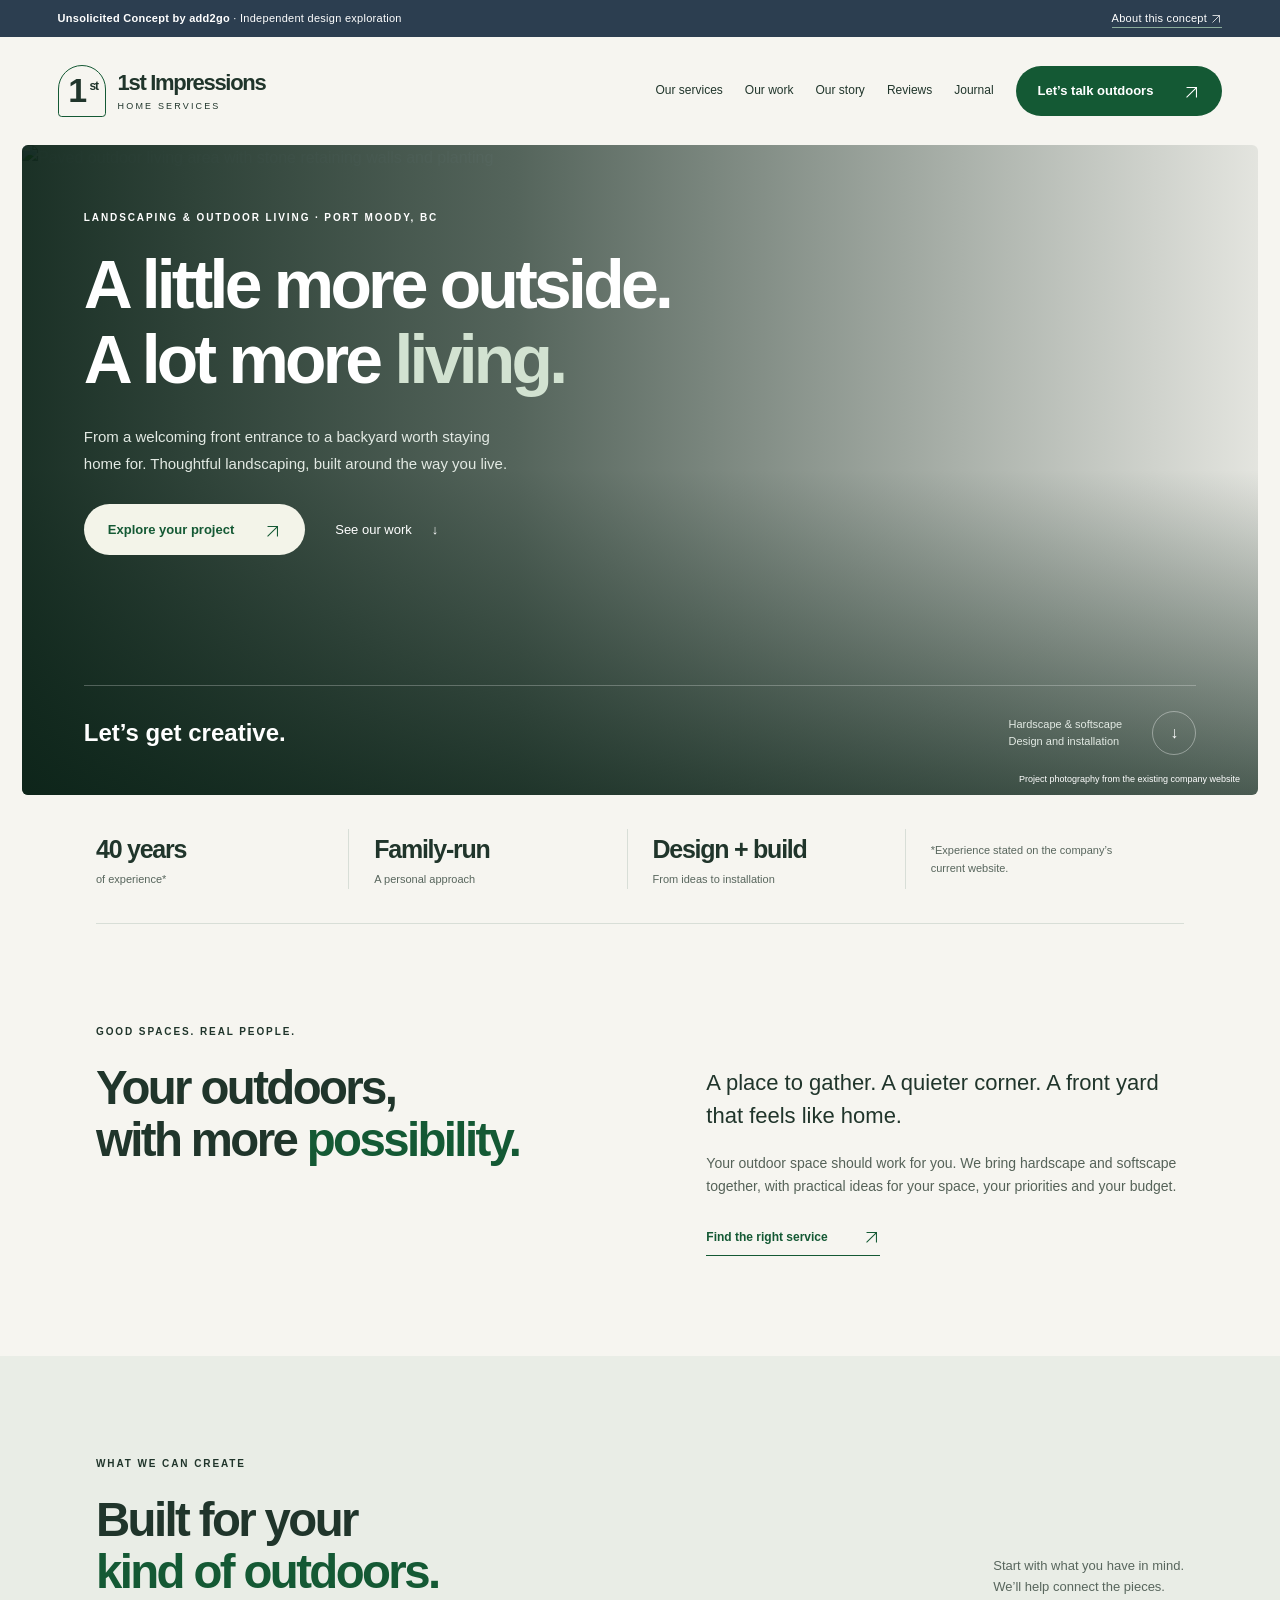
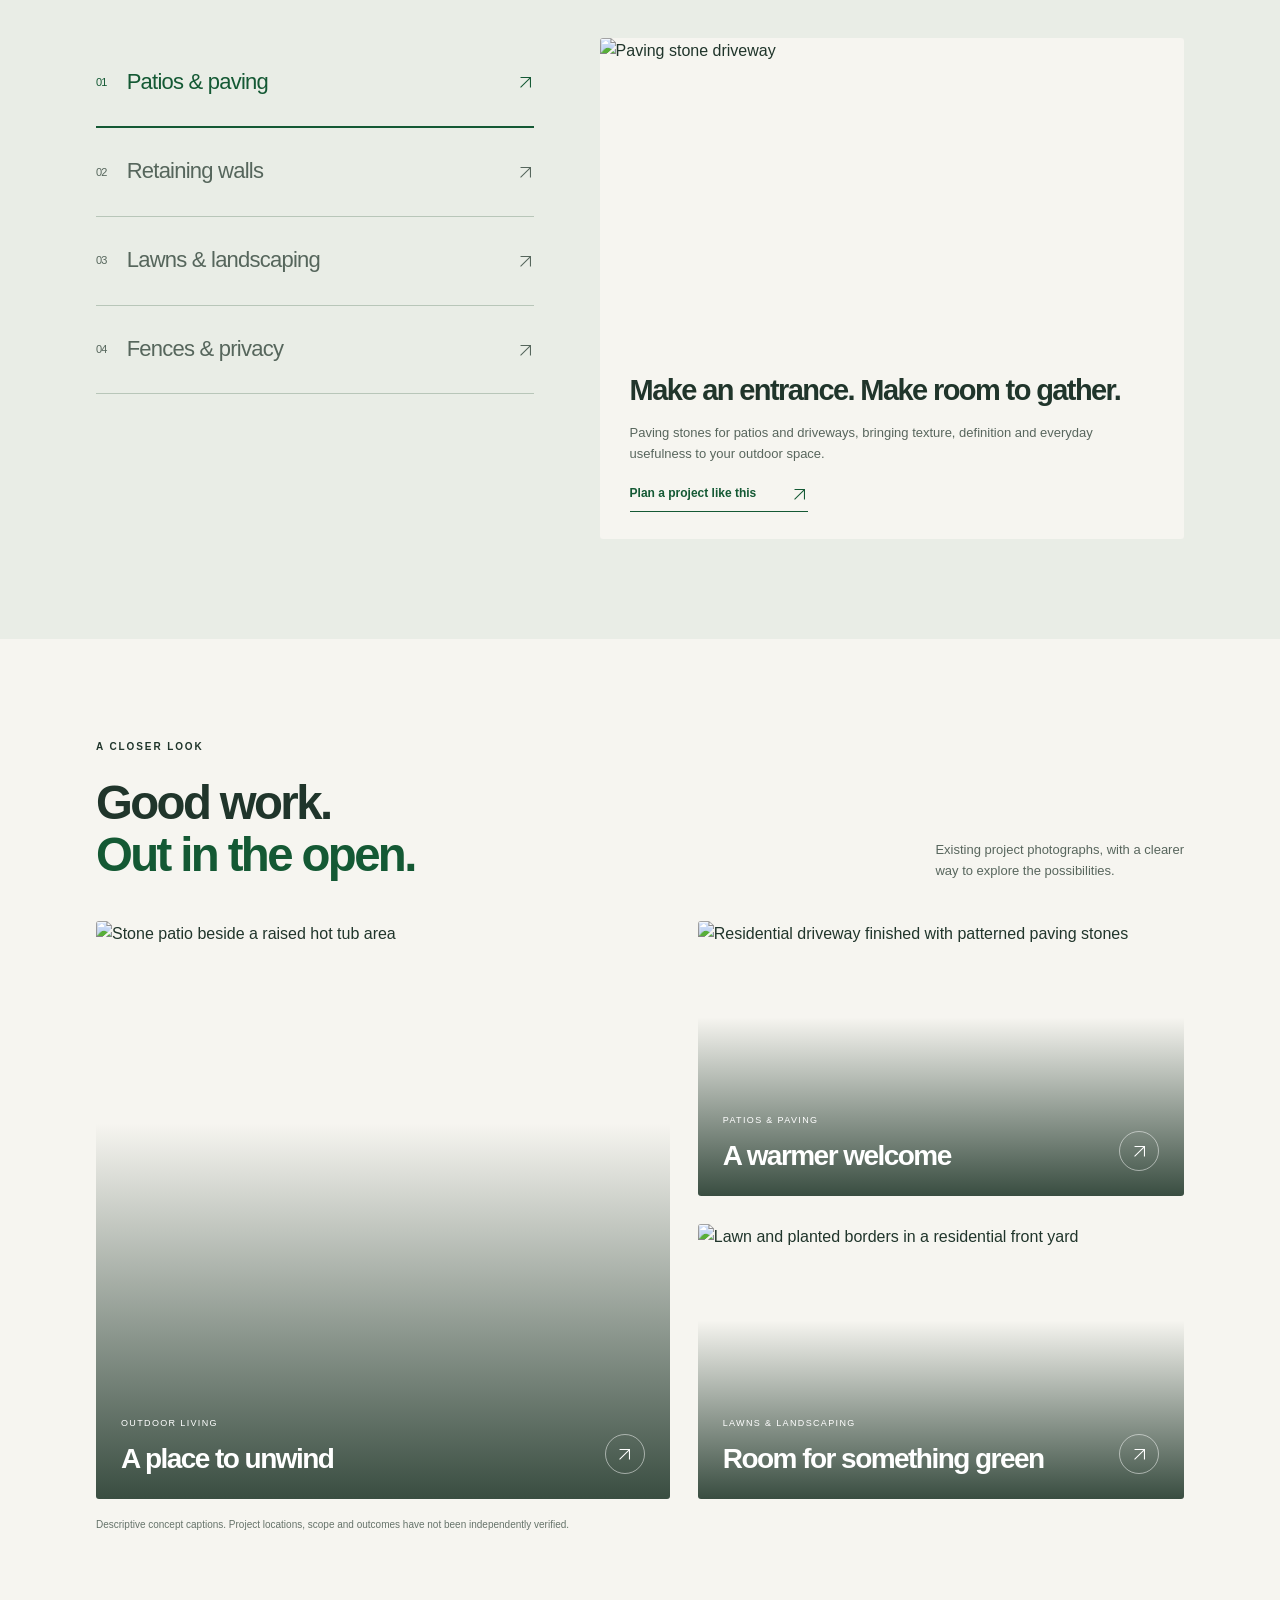
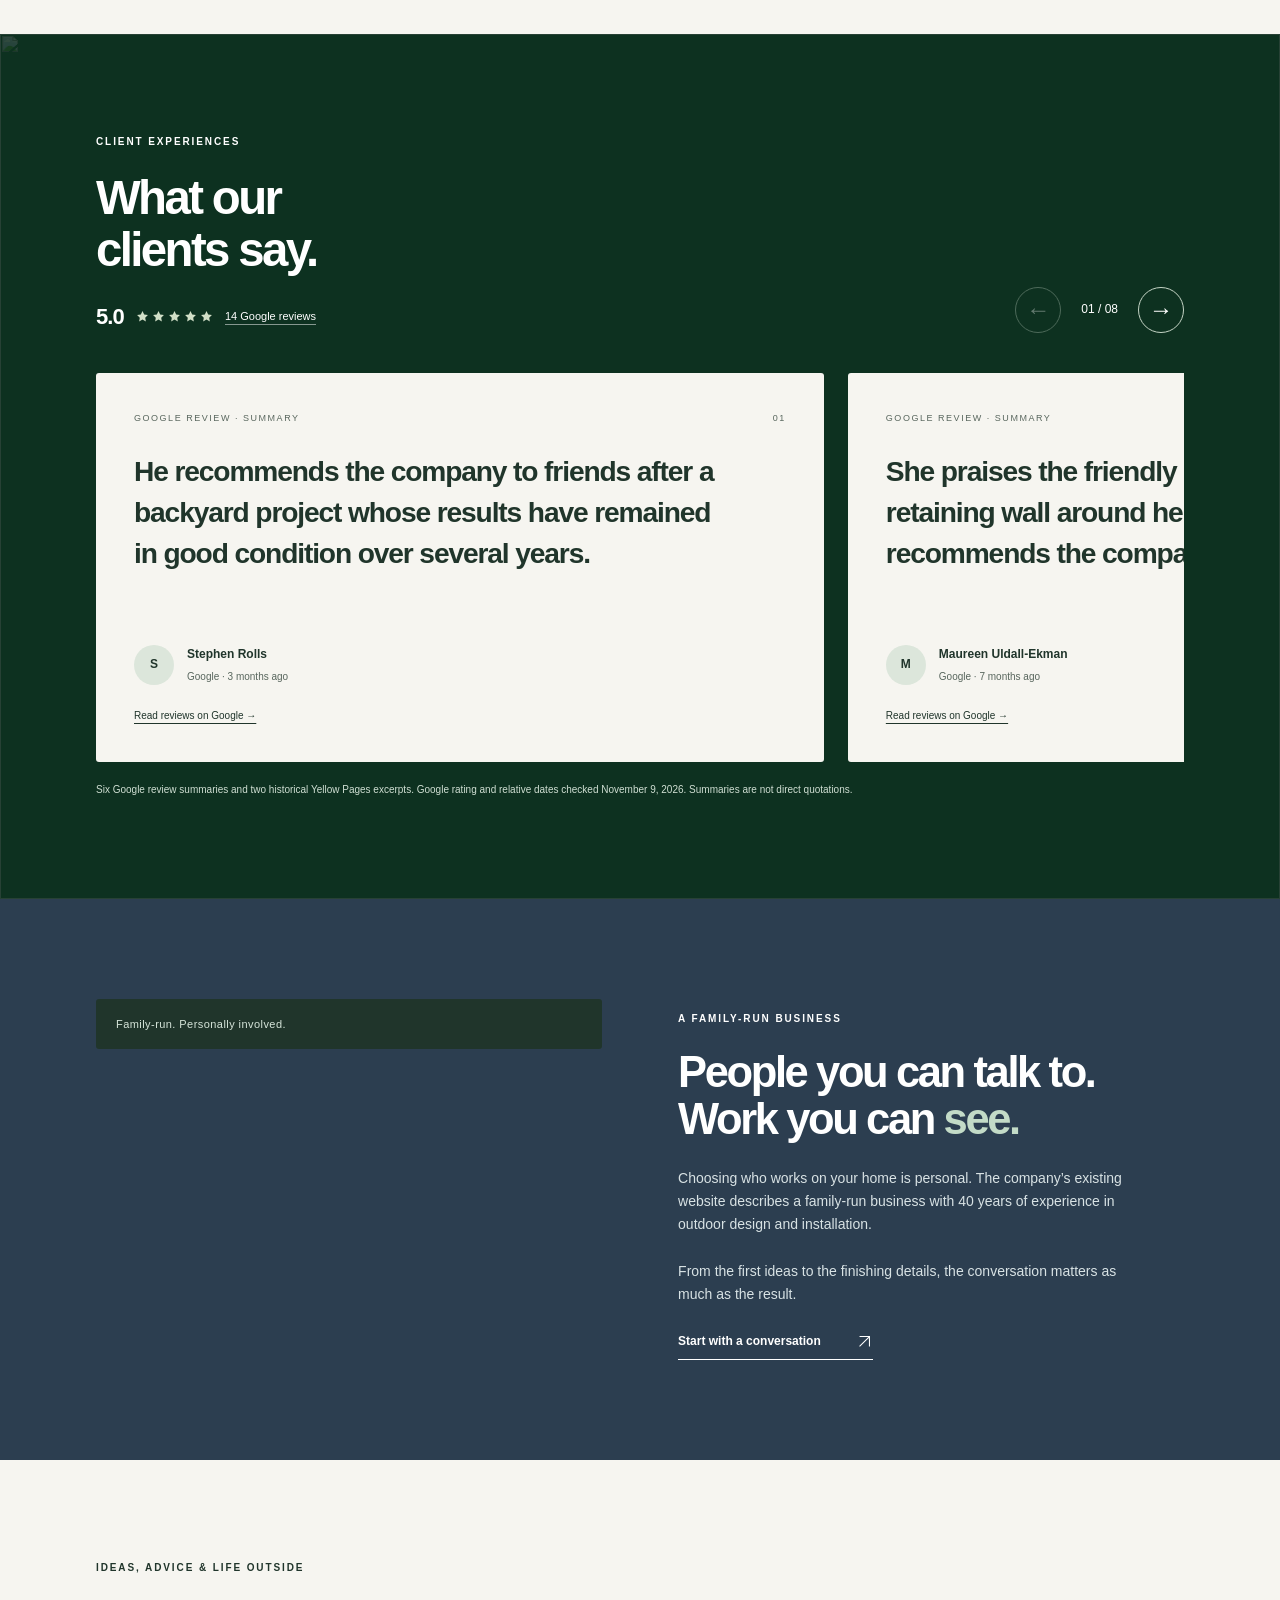
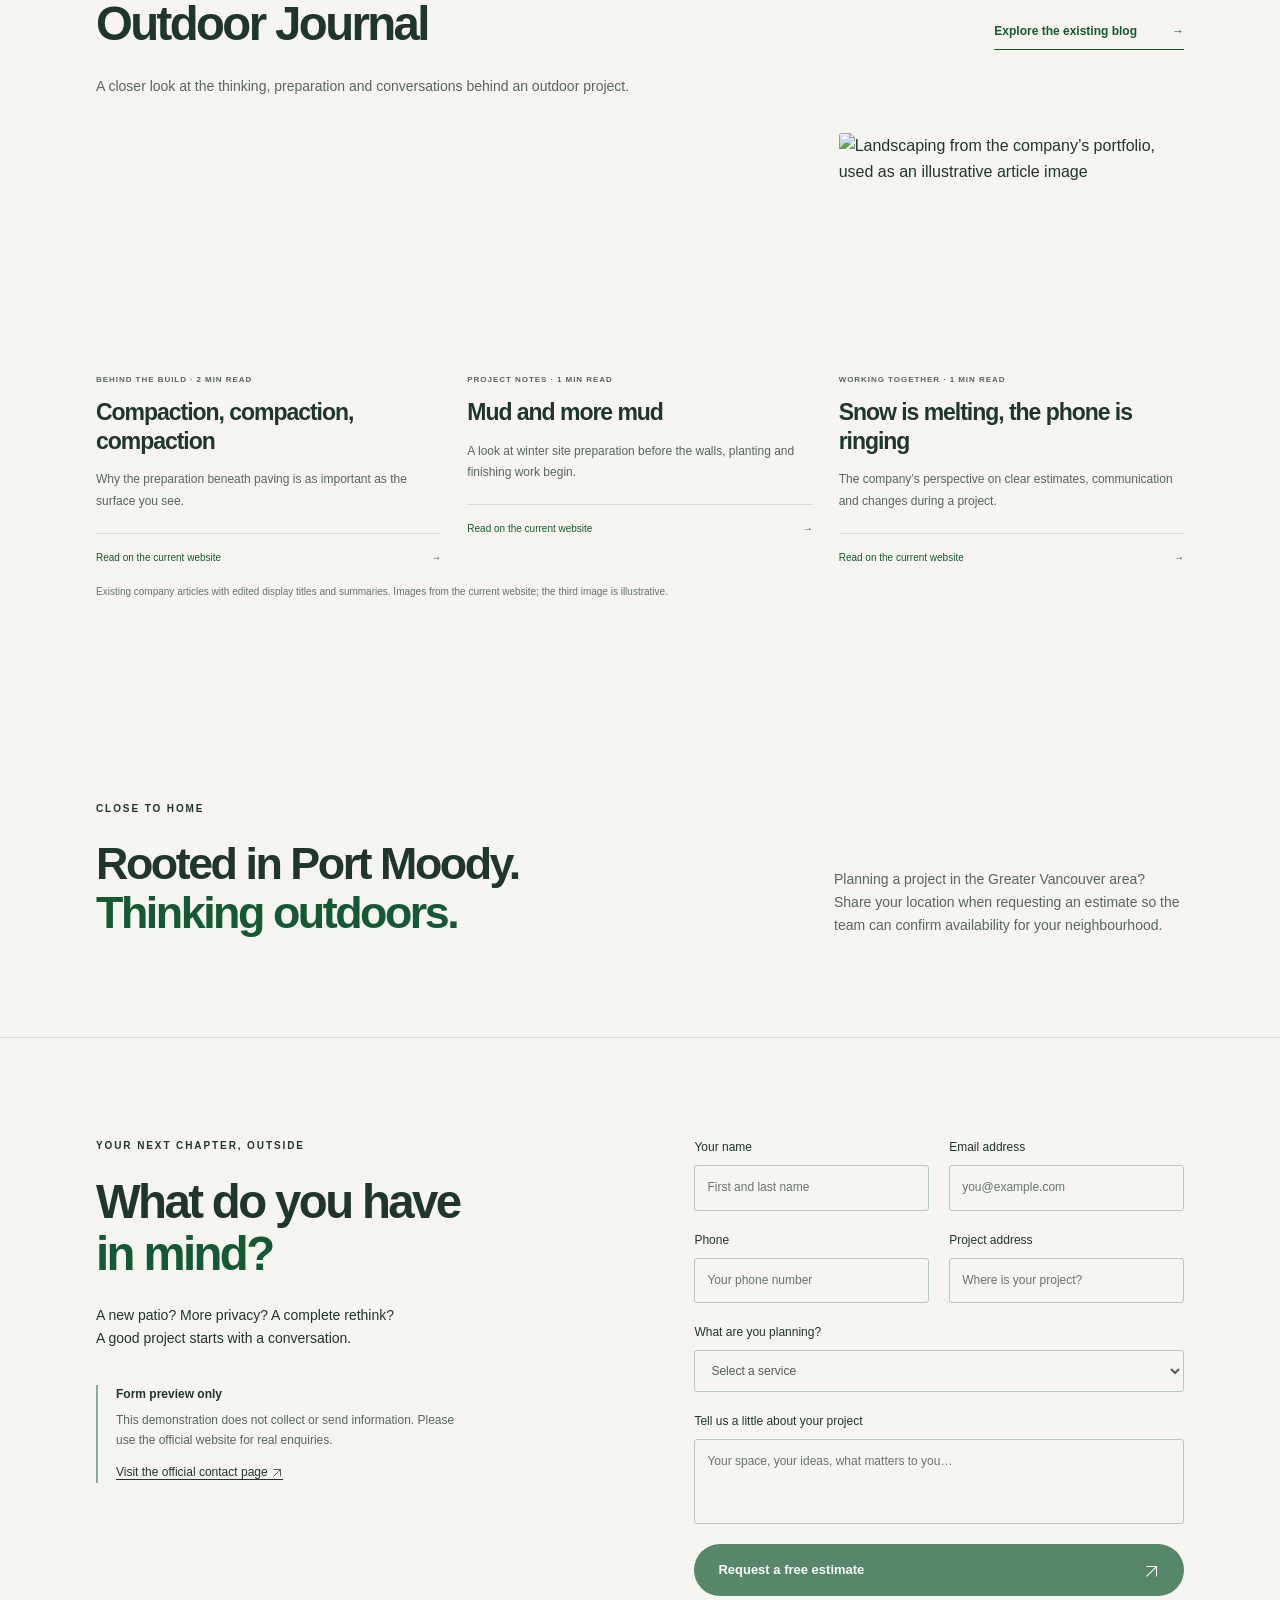
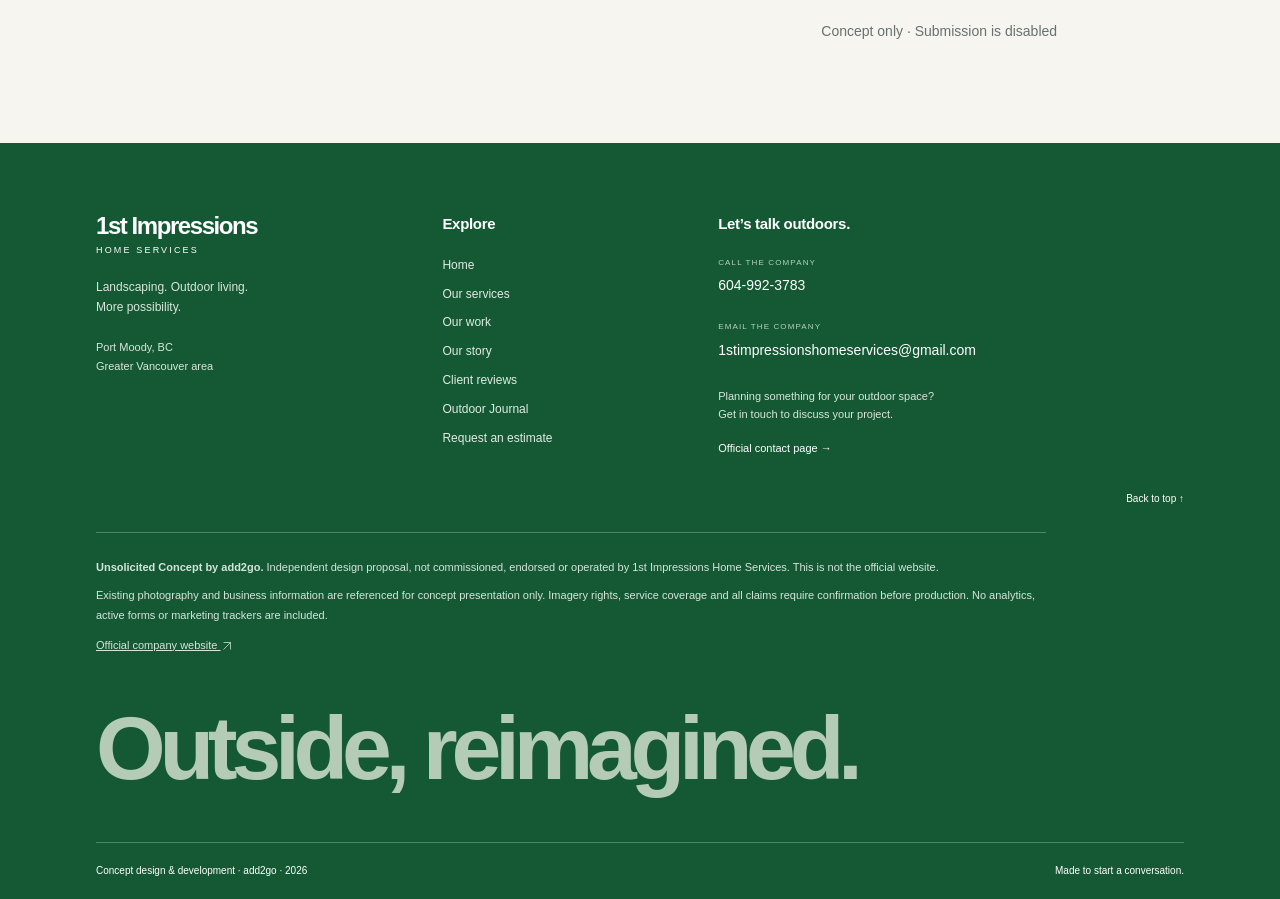
==== commit 436f900e: "Use an accurate section label for summarized client reviews" ====
--- a/index.html
+++ b/index.html
@@ -1 +1 @@
-<!doctype html><html lang="en"><head><meta charset="utf-8"><meta name="viewport" content="width=device-width,initial-scale=1"><meta name="robots" content="noindex,nofollow,noarchive"><meta http-equiv="refresh" content="0;url=clients/1st-impressions/?v=6"><title>add2go | 1st Impressions concept</title></head><body><a href="clients/1st-impressions/?v=6">View the unsolicited homepage concept by add2go</a></body></html>
+<!doctype html><html lang="en"><head><meta charset="utf-8"><meta name="viewport" content="width=device-width,initial-scale=1"><meta name="robots" content="noindex,nofollow,noarchive"><meta http-equiv="refresh" content="0;url=clients/1st-impressions/?v=7"><title>add2go | 1st Impressions concept</title></head><body><a href="clients/1st-impressions/?v=7">View the unsolicited homepage concept by add2go</a></body></html>
